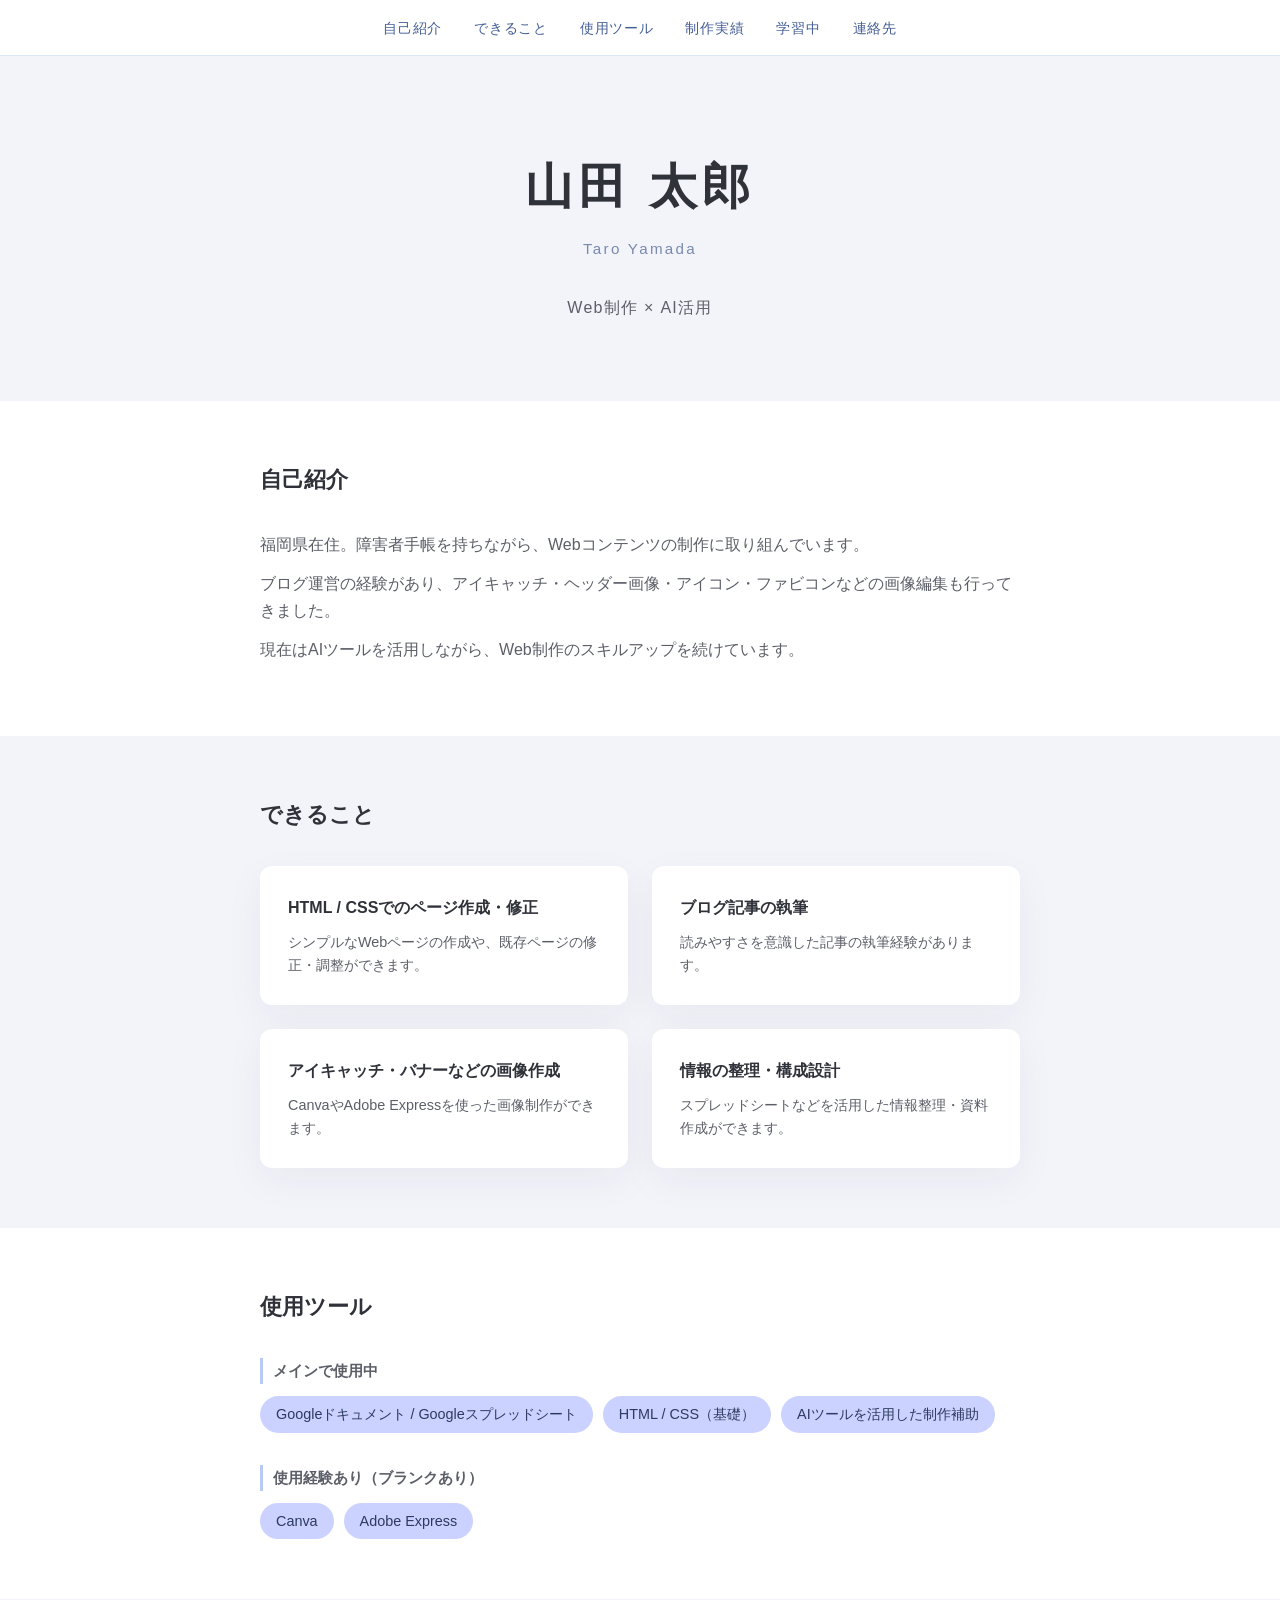
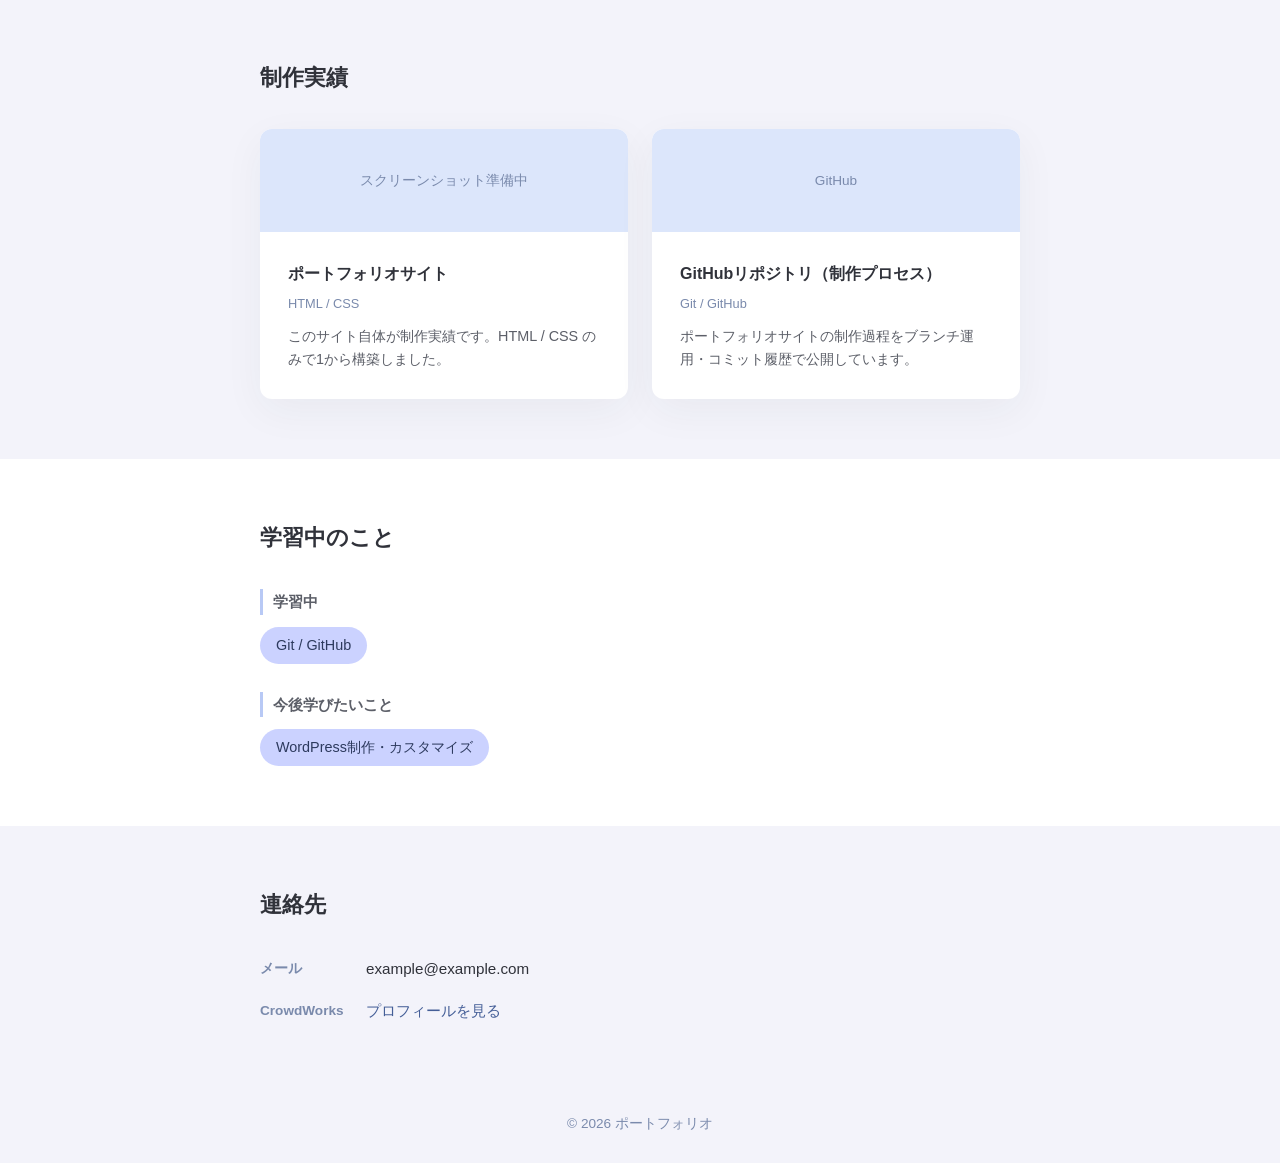
==== index.html @ a3079b30 "Material Symbols フォントを読み込み Co-Authored-By: Claude Sonnet 4.6 <noreply@anthropic.com>" ====
<!DOCTYPE html>
<html lang="ja">
<head>
  <meta charset="UTF-8">
  <meta name="viewport" content="width=device-width, initial-scale=1.0">
  <title>ポートフォリオ</title>
  <link rel="stylesheet" href="style.css">
  <link href="https://fonts.googleapis.com/css2?family=Material+Symbols+Outlined" rel="stylesheet">
</head>
<body>

  <!-- ナビゲーション -->
  <nav class="site-nav">
    <ul class="site-nav__list">
      <li><a class="site-nav__link" href="#about">自己紹介</a></li>
      <li><a class="site-nav__link" href="#skills">できること</a></li>
      <li><a class="site-nav__link" href="#tools">使用ツール</a></li>
      <li><a class="site-nav__link" href="#works">制作実績</a></li>
      <li><a class="site-nav__link" href="#learning">学習中</a></li>
      <li><a class="site-nav__link" href="#contact">連絡先</a></li>
    </ul>
  </nav>

  <!-- ヘッダー -->
  <header class="site-header">
    <!-- 屋号（未定のため後から追加できる余白） -->
    <!-- <p class="site-header__logo">屋号</p> -->

    <div class="site-header__name">
      <!-- TODO: 本名に差し替える -->
      <h1 class="site-header__name-ja">山田 太郎</h1>
      <p class="site-header__name-en">Taro Yamada</p>
    </div>

    <p class="site-header__tagline">Web制作 × AI活用</p>
  </header>

  <!-- 自己紹介 -->
  <section id="about" class="about">
    <div class="section-inner">
      <h2 class="section-title">自己紹介</h2>
      <p class="about__text">福岡県在住。障害者手帳を持ちながら、Webコンテンツの制作に取り組んでいます。</p>
      <p class="about__text">ブログ運営の経験があり、アイキャッチ・ヘッダー画像・アイコン・ファビコンなどの画像編集も行ってきました。</p>
      <p class="about__text">現在はAIツールを活用しながら、Web制作のスキルアップを続けています。</p>
    </div>
  </section>

  <!-- できること -->
  <section id="skills" class="skills section--tinted">
    <div class="section-inner">
      <h2 class="section-title">できること</h2>
      <div class="skills__grid">
        <div class="skill-card">
          <h3 class="skill-card__title">HTML / CSSでのページ作成・修正</h3>
          <p class="skill-card__text">シンプルなWebページの作成や、既存ページの修正・調整ができます。</p>
        </div>
        <div class="skill-card">
          <h3 class="skill-card__title">ブログ記事の執筆</h3>
          <p class="skill-card__text">読みやすさを意識した記事の執筆経験があります。</p>
        </div>
        <div class="skill-card">
          <h3 class="skill-card__title">アイキャッチ・バナーなどの画像作成</h3>
          <p class="skill-card__text">CanvaやAdobe Expressを使った画像制作ができます。</p>
        </div>
        <div class="skill-card">
          <h3 class="skill-card__title">情報の整理・構成設計</h3>
          <p class="skill-card__text">スプレッドシートなどを活用した情報整理・資料作成ができます。</p>
        </div>
      </div>
    </div>
  </section>

  <!-- 使用ツール -->
  <section id="tools" class="tools">
    <div class="section-inner">
      <h2 class="section-title">使用ツール</h2>

      <div class="tools__group">
        <h3 class="tools__group-title">メインで使用中</h3>
        <ul class="tools__list">
          <li class="tools__item">Googleドキュメント / Googleスプレッドシート</li>
          <li class="tools__item">HTML / CSS（基礎）</li>
          <li class="tools__item">AIツールを活用した制作補助</li>
        </ul>
      </div>

      <div class="tools__group">
        <h3 class="tools__group-title">使用経験あり（ブランクあり）</h3>
        <ul class="tools__list">
          <li class="tools__item">Canva</li>
          <li class="tools__item">Adobe Express</li>
        </ul>
      </div>

    </div>
  </section>

  <!-- 制作実績 -->
  <section id="works" class="works section--tinted">
    <div class="section-inner">
      <h2 class="section-title">制作実績</h2>
      <div class="works__grid">

        <div class="work-card">
          <div class="work-card__image-placeholder">スクリーンショット準備中</div>
          <div class="work-card__body">
            <h3 class="work-card__title">ポートフォリオサイト</h3>
            <p class="work-card__tech">HTML / CSS</p>
            <p class="work-card__desc">このサイト自体が制作実績です。HTML / CSS のみで1から構築しました。</p>
          </div>
        </div>

        <div class="work-card">
          <div class="work-card__image-placeholder">GitHub</div>
          <div class="work-card__body">
            <h3 class="work-card__title">GitHubリポジトリ（制作プロセス）</h3>
            <p class="work-card__tech">Git / GitHub</p>
            <p class="work-card__desc">ポートフォリオサイトの制作過程をブランチ運用・コミット履歴で公開しています。</p>
            <!-- TODO: GitHubリポジトリURLに差し替える -->
            <!-- <a class="work-card__link" href="" target="_blank">GitHubで見る</a> -->
          </div>
        </div>

      </div>
    </div>
  </section>

  <!-- 学習中のこと -->
  <section id="learning" class="learning">
    <div class="section-inner">
      <h2 class="section-title">学習中のこと</h2>

      <div class="learning__group">
        <h3 class="learning__group-title">学習中</h3>
        <ul class="learning__list">
          <li class="learning__item">Git / GitHub</li>
        </ul>
      </div>

      <div class="learning__group">
        <h3 class="learning__group-title">今後学びたいこと</h3>
        <ul class="learning__list">
          <li class="learning__item">WordPress制作・カスタマイズ</li>
        </ul>
      </div>
    </div>
  </section>

  <!-- 連絡先 -->
  <section id="contact" class="contact section--tinted">
    <div class="section-inner">
      <h2 class="section-title">連絡先</h2>
      <ul class="contact__list">
        <!-- TODO: メールアドレスに差し替える -->
        <li class="contact__item">
          <span class="contact__label">メール</span>
          <span class="contact__value">example@example.com</span>
        </li>
        <!-- TODO: CrowdWorksのURLに差し替える -->
        <li class="contact__item">
          <span class="contact__label">CrowdWorks</span>
          <a class="contact__link" href="#" target="_blank">プロフィールを見る</a>
        </li>
      </ul>
    </div>
  </section>

  <!-- フッター -->
  <footer class="site-footer">
    <p class="site-footer__copy">© 2026 ポートフォリオ</p>
  </footer>

</body>
</html>
---- style.css ----
/* リセット */
*, *::before, *::after {
  box-sizing: border-box;
  margin: 0;
  padding: 0;
}

/* ベーススタイル */
body {
  font-family: 'Helvetica Neue', Arial, 'Hiragino Kaku Gothic ProN', 'Hiragino Sans', Meiryo, sans-serif;
  background-color: #ffffff;
  color: #30323a;
  line-height: 1.7;
}

/* ナビゲーション */
.site-nav {
  background-color: #ffffff;
  border-bottom: 1px solid #dce6fb;
}

.site-nav__list {
  list-style: none;
  display: flex;
  justify-content: center;
  gap: 32px;
  max-width: 800px;
  margin: 0 auto;
  padding: 14px 20px;
}

.site-nav__link {
  text-decoration: none;
  font-size: 0.9rem;
  color: #445e97;
  letter-spacing: 0.05em;
}

.site-nav__link:hover {
  color: #30323a;
  text-decoration: underline;
}

/* ヘッダー */
.site-header {
  background-color: #f3f3fa;
  text-align: center;
  padding: 90px 20px 80px;
}

.site-header__name-ja {
  font-size: 3rem;
  font-weight: 700;
  letter-spacing: 0.1em;
  color: #30323a;
}

.site-header__name-en {
  font-size: 0.95rem;
  letter-spacing: 0.15em;
  color: #7a8aac;
  margin-top: 8px;
}

.site-header__tagline {
  font-size: 1rem;
  color: #5c5f68;
  margin-top: 32px;
  letter-spacing: 0.08em;
}

/* セクション共通 */
.section--tinted {
  background-color: #f3f3fa;
}

.section-inner {
  max-width: 800px;
  margin: 0 auto;
  padding: 60px 20px;
}

.section-title {
  font-size: 1.4rem;
  font-weight: 700;
  color: #30323a;
  margin-bottom: 32px;
}

/* 自己紹介 */
.about__text {
  color: #5c5f68;
  margin-bottom: 12px;
}

/* できること */
.skills__grid {
  display: grid;
  grid-template-columns: repeat(2, 1fr);
  gap: 24px;
}

.skill-card {
  background-color: #ffffff;
  border-radius: 12px;
  padding: 28px;
  box-shadow: 0 12px 40px rgba(48, 50, 58, 0.05);
}

.skill-card__title {
  font-size: 1rem;
  font-weight: 700;
  color: #30323a;
  margin-bottom: 10px;
}

.skill-card__text {
  font-size: 0.9rem;
  color: #5c5f68;
  line-height: 1.6;
}

/* 使用ツール */
.tools__group {
  margin-bottom: 32px;
}

.tools__group:last-child {
  margin-bottom: 0;
}

.tools__group-title {
  font-size: 0.95rem;
  font-weight: 700;
  color: #5c5f68;
  margin-bottom: 12px;
  padding-left: 10px;
  border-left: 3px solid #b8c9f5;
}

.tools__list {
  list-style: none;
  display: flex;
  flex-wrap: wrap;
  gap: 10px;
}

.tools__item {
  background-color: #cbd2ff;
  border-radius: 20px;
  padding: 6px 16px;
  font-size: 0.9rem;
  color: #2d3a5e;
}

/* 制作実績 */
.works__grid {
  display: grid;
  grid-template-columns: repeat(2, 1fr);
  gap: 24px;
}

.work-card {
  background-color: #ffffff;
  border-radius: 12px;
  overflow: hidden;
  box-shadow: 0 12px 40px rgba(48, 50, 58, 0.05);
}

.work-card__image-placeholder {
  background-color: #dce6fb;
  color: #7a8aac;
  font-size: 0.85rem;
  text-align: center;
  padding: 40px 20px;
}

.work-card__body {
  padding: 28px;
}

.work-card__title {
  font-size: 1rem;
  font-weight: 700;
  color: #30323a;
  margin-bottom: 6px;
}

.work-card__tech {
  font-size: 0.8rem;
  color: #7a8aac;
  margin-bottom: 10px;
}

.work-card__desc {
  font-size: 0.9rem;
  color: #5c5f68;
  line-height: 1.6;
}

/* 学習中のこと */
.learning__group {
  margin-bottom: 28px;
}

.learning__group:last-child {
  margin-bottom: 0;
}

.learning__group-title {
  font-size: 0.95rem;
  font-weight: 700;
  color: #5c5f68;
  margin-bottom: 12px;
  padding-left: 10px;
  border-left: 3px solid #b8c9f5;
}

.learning__list {
  list-style: none;
  display: flex;
  flex-wrap: wrap;
  gap: 10px;
}

.learning__item {
  background-color: #cbd2ff;
  border-radius: 20px;
  padding: 6px 16px;
  font-size: 0.9rem;
  color: #2d3a5e;
}

/* 連絡先 */
.contact__list {
  list-style: none;
  display: flex;
  flex-direction: column;
  gap: 16px;
}

.contact__item {
  display: flex;
  align-items: center;
  gap: 16px;
}

.contact__label {
  font-size: 0.85rem;
  font-weight: 700;
  color: #7a8aac;
  width: 90px;
  flex-shrink: 0;
}

.contact__value {
  font-size: 0.95rem;
  color: #30323a;
}

.contact__link {
  font-size: 0.95rem;
  color: #445e97;
  text-decoration: none;
}

.contact__link:hover {
  text-decoration: underline;
}

/* フッター */
.site-footer {
  background-color: #f3f3fa;
  text-align: center;
  padding: 28px 20px;
}

.site-footer__copy {
  font-size: 0.85rem;
  color: #7a8aac;
}
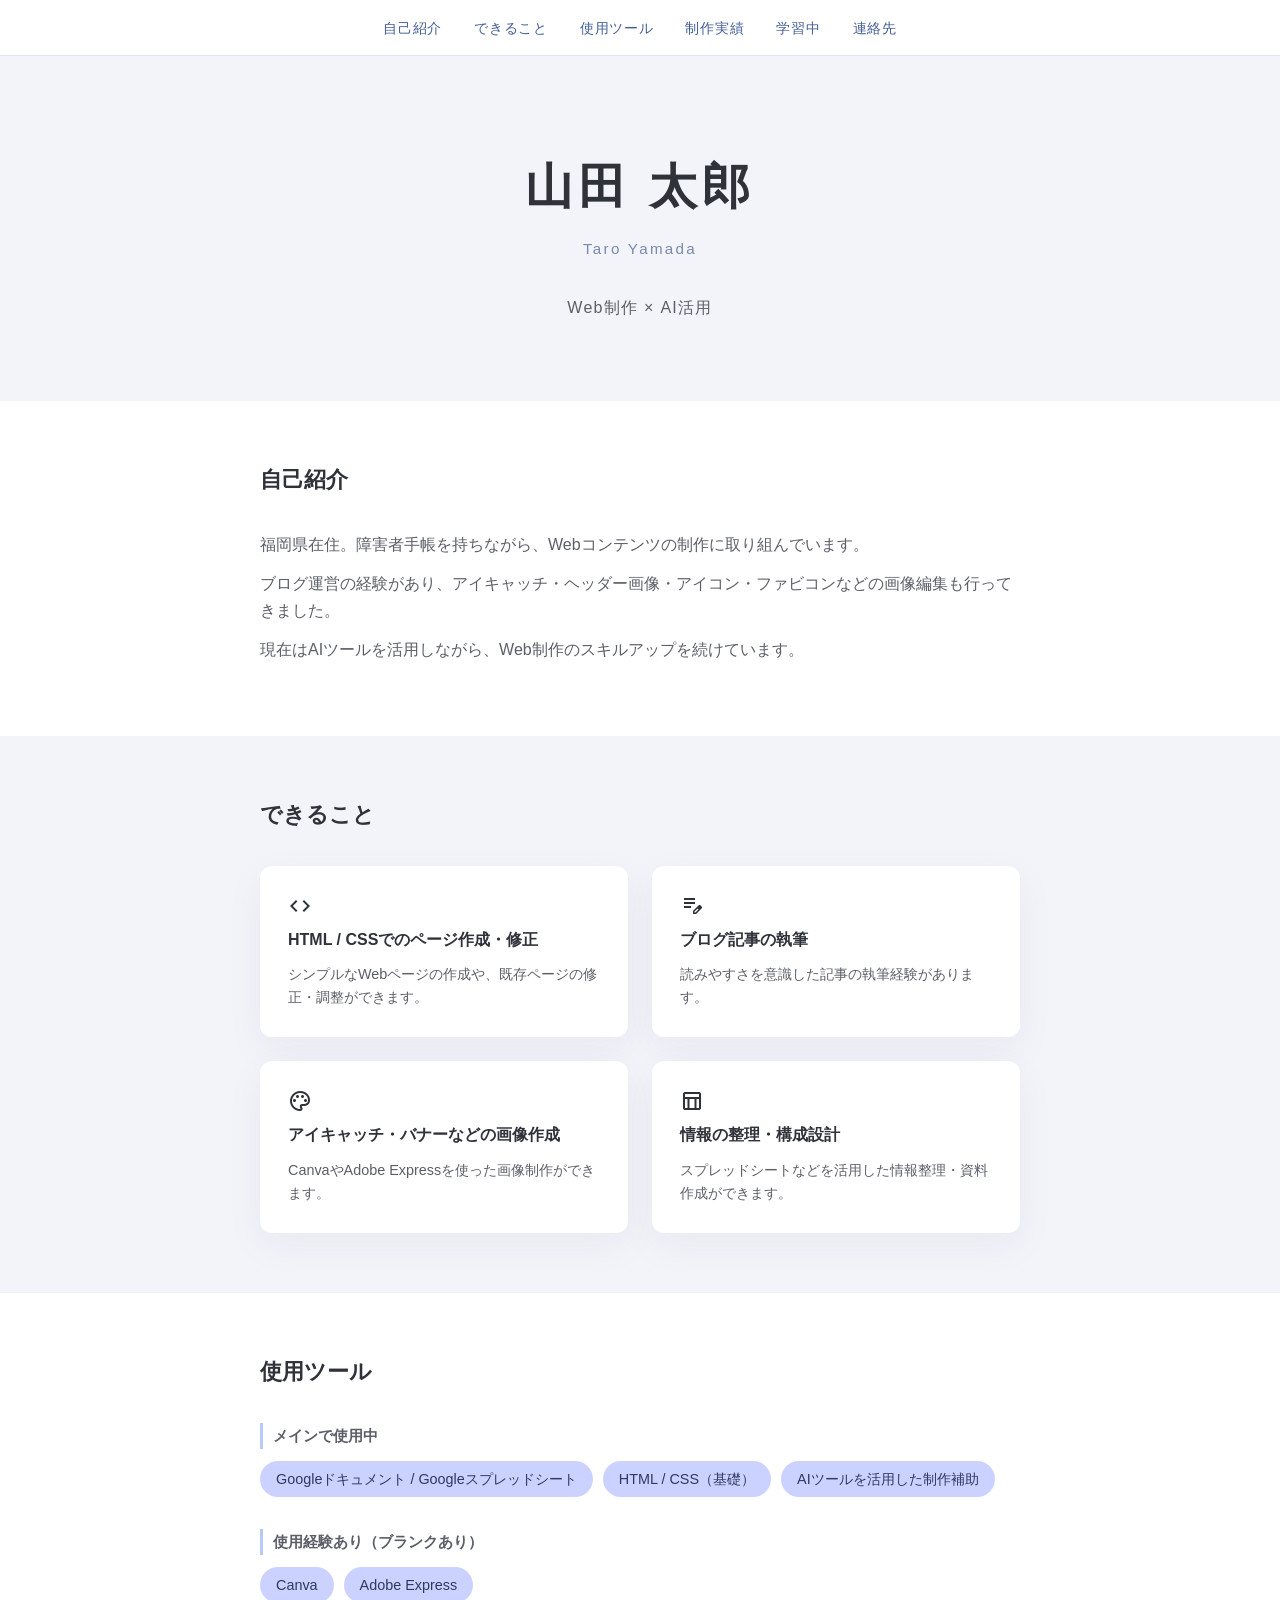
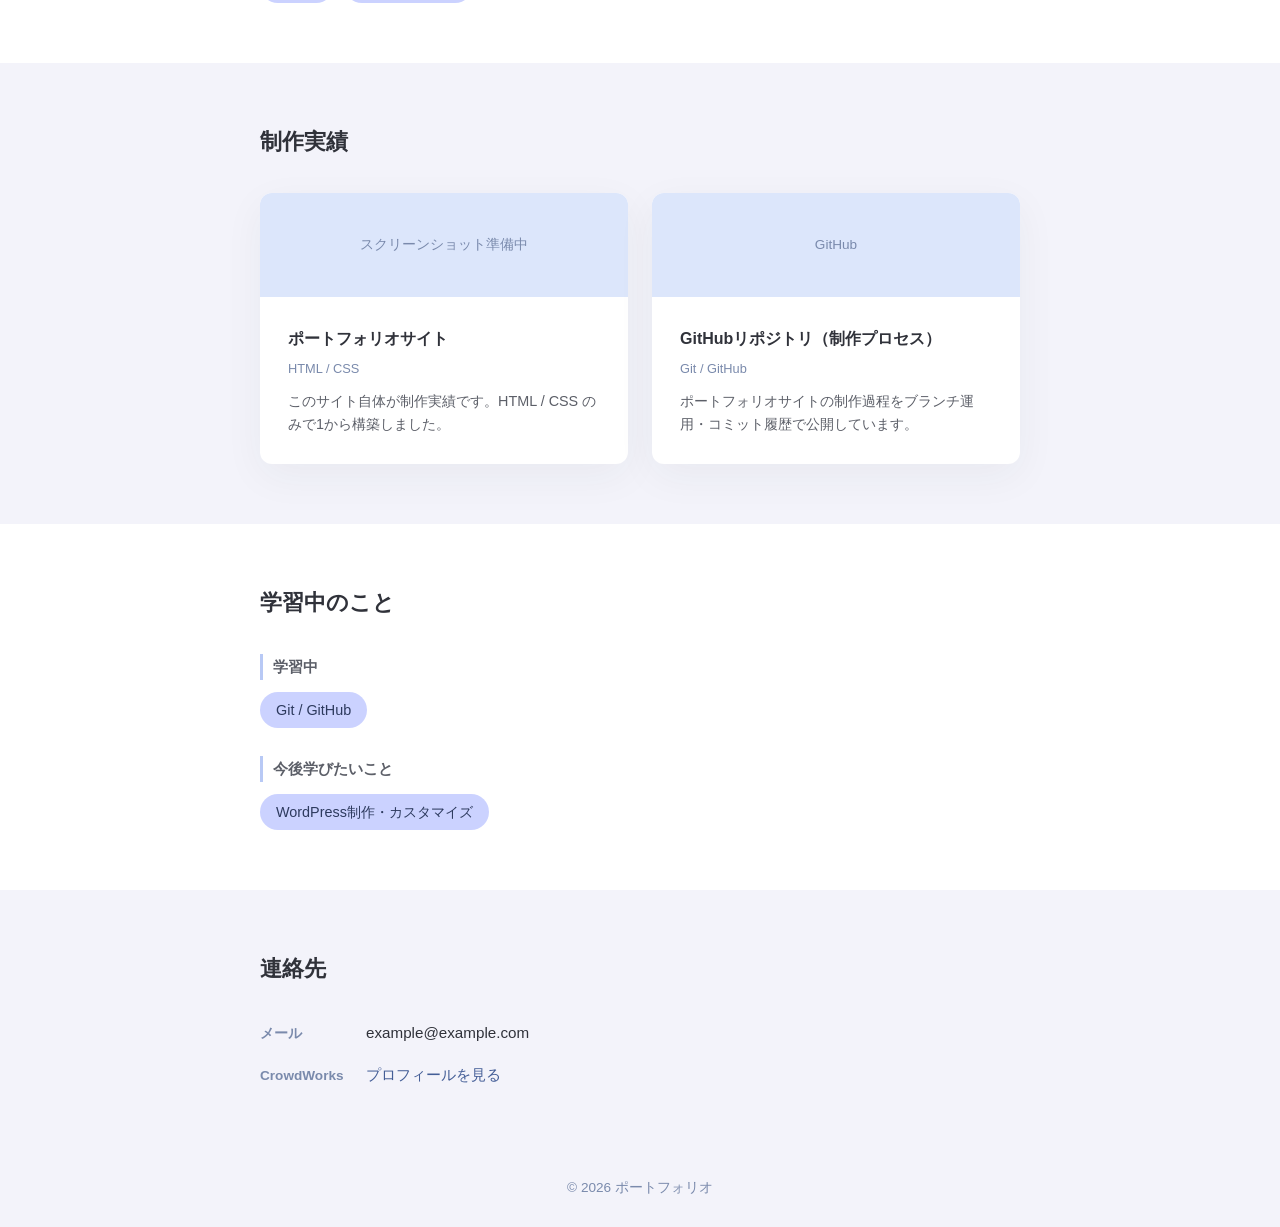
==== commit f84a6d4f: "できることカードにアイコンを追加 Co-Authored-By: Claude Sonnet 4.6 <noreply@anthropic.com>" ====
--- a/index.html
+++ b/index.html
@@ -51,18 +51,22 @@
       <h2 class="section-title">できること</h2>
       <div class="skills__grid">
         <div class="skill-card">
+          <span class="material-symbols-outlined skill-card__icon">code</span>
           <h3 class="skill-card__title">HTML / CSSでのページ作成・修正</h3>
           <p class="skill-card__text">シンプルなWebページの作成や、既存ページの修正・調整ができます。</p>
         </div>
         <div class="skill-card">
+          <span class="material-symbols-outlined skill-card__icon">edit_note</span>
           <h3 class="skill-card__title">ブログ記事の執筆</h3>
           <p class="skill-card__text">読みやすさを意識した記事の執筆経験があります。</p>
         </div>
         <div class="skill-card">
+          <span class="material-symbols-outlined skill-card__icon">palette</span>
           <h3 class="skill-card__title">アイキャッチ・バナーなどの画像作成</h3>
           <p class="skill-card__text">CanvaやAdobe Expressを使った画像制作ができます。</p>
         </div>
         <div class="skill-card">
+          <span class="material-symbols-outlined skill-card__icon">table_chart</span>
           <h3 class="skill-card__title">情報の整理・構成設計</h3>
           <p class="skill-card__text">スプレッドシートなどを活用した情報整理・資料作成ができます。</p>
         </div>
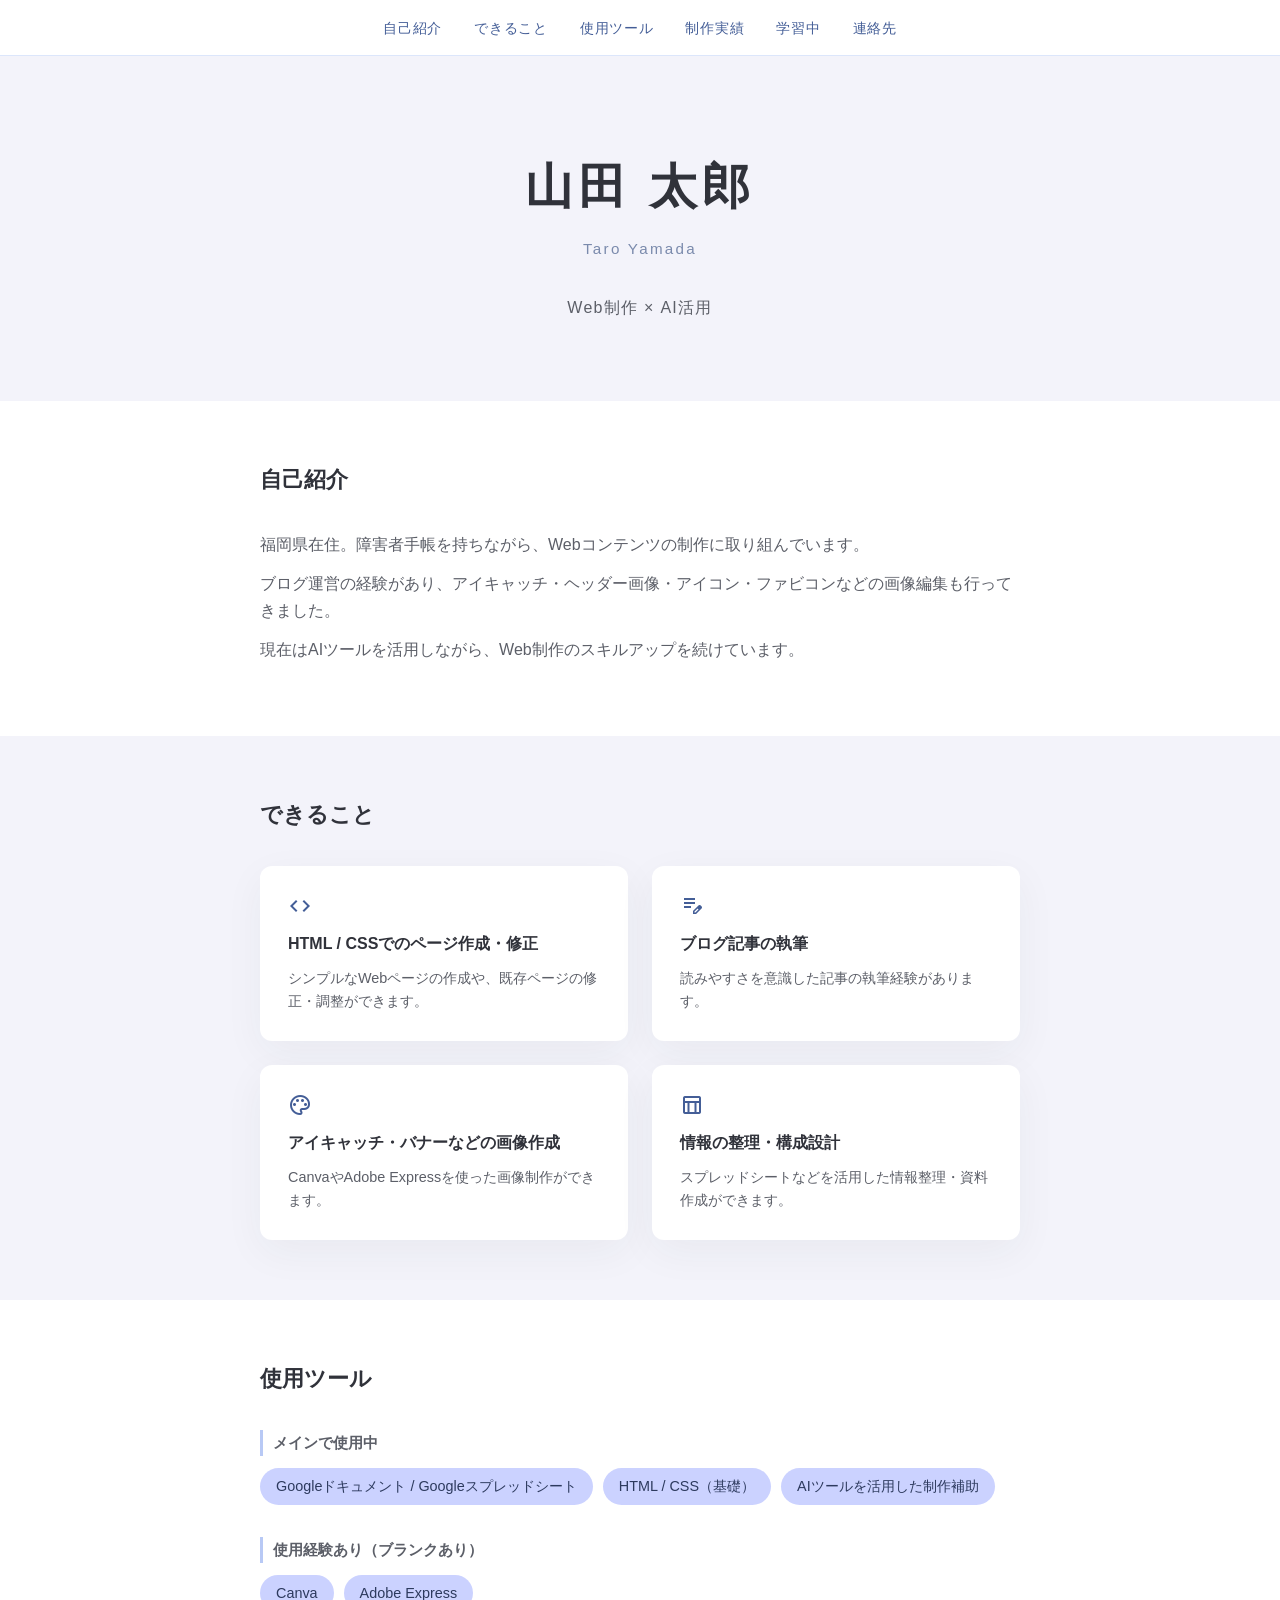
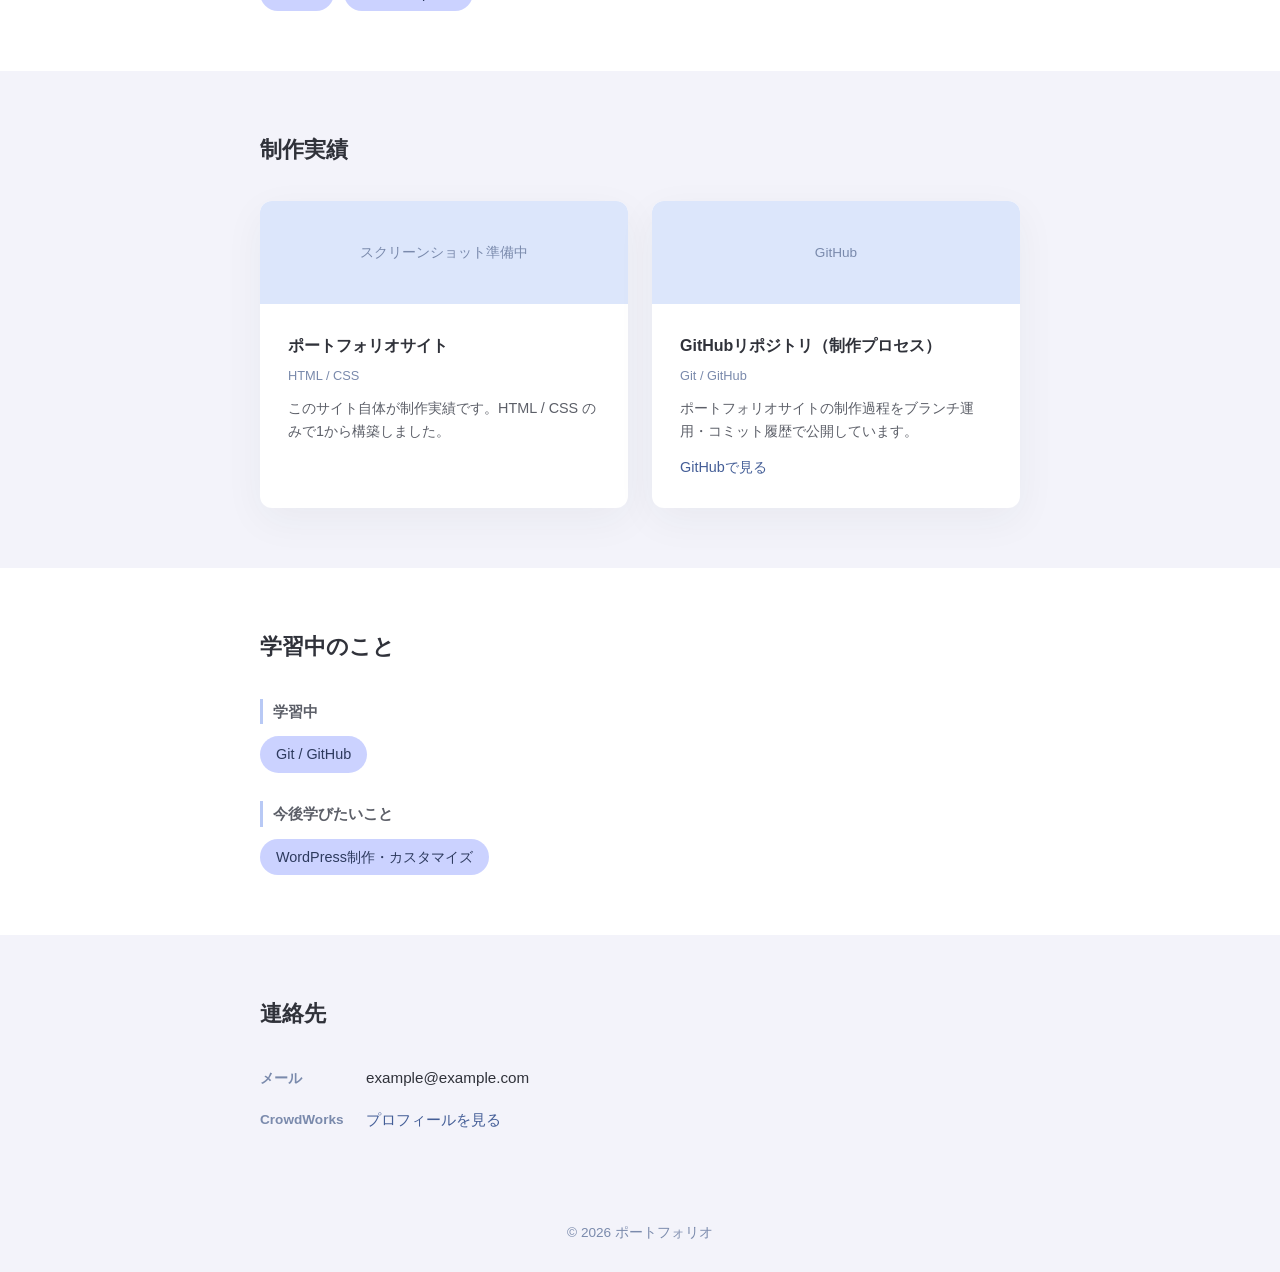
==== commit ec405e05: "Merge branch 'add-github-link'" ====
--- a/index.html
+++ b/index.html
@@ -120,8 +120,7 @@
             <h3 class="work-card__title">GitHubリポジトリ（制作プロセス）</h3>
             <p class="work-card__tech">Git / GitHub</p>
             <p class="work-card__desc">ポートフォリオサイトの制作過程をブランチ運用・コミット履歴で公開しています。</p>
-            <!-- TODO: GitHubリポジトリURLに差し替える -->
-            <!-- <a class="work-card__link" href="" target="_blank">GitHubで見る</a> -->
+            <a class="work-card__link" href="https://github.com/kkf2/a-type-portfolio" target="_blank">GitHubで見る</a>
           </div>
         </div>
 
--- a/style.css
+++ b/style.css
@@ -107,6 +107,13 @@
   box-shadow: 0 12px 40px rgba(48, 50, 58, 0.05);
 }
 
+.skill-card__icon {
+  font-size: 2rem;
+  color: #445e97;
+  margin-bottom: 12px;
+  display: block;
+}
+
 .skill-card__title {
   font-size: 1rem;
   font-weight: 700;
@@ -198,6 +205,18 @@
   line-height: 1.6;
 }
 
+.work-card__link {
+  display: inline-block;
+  margin-top: 12px;
+  font-size: 0.9rem;
+  color: #445e97;
+  text-decoration: none;
+}
+
+.work-card__link:hover {
+  text-decoration: underline;
+}
+
 /* 学習中のこと */
 .learning__group {
   margin-bottom: 28px;
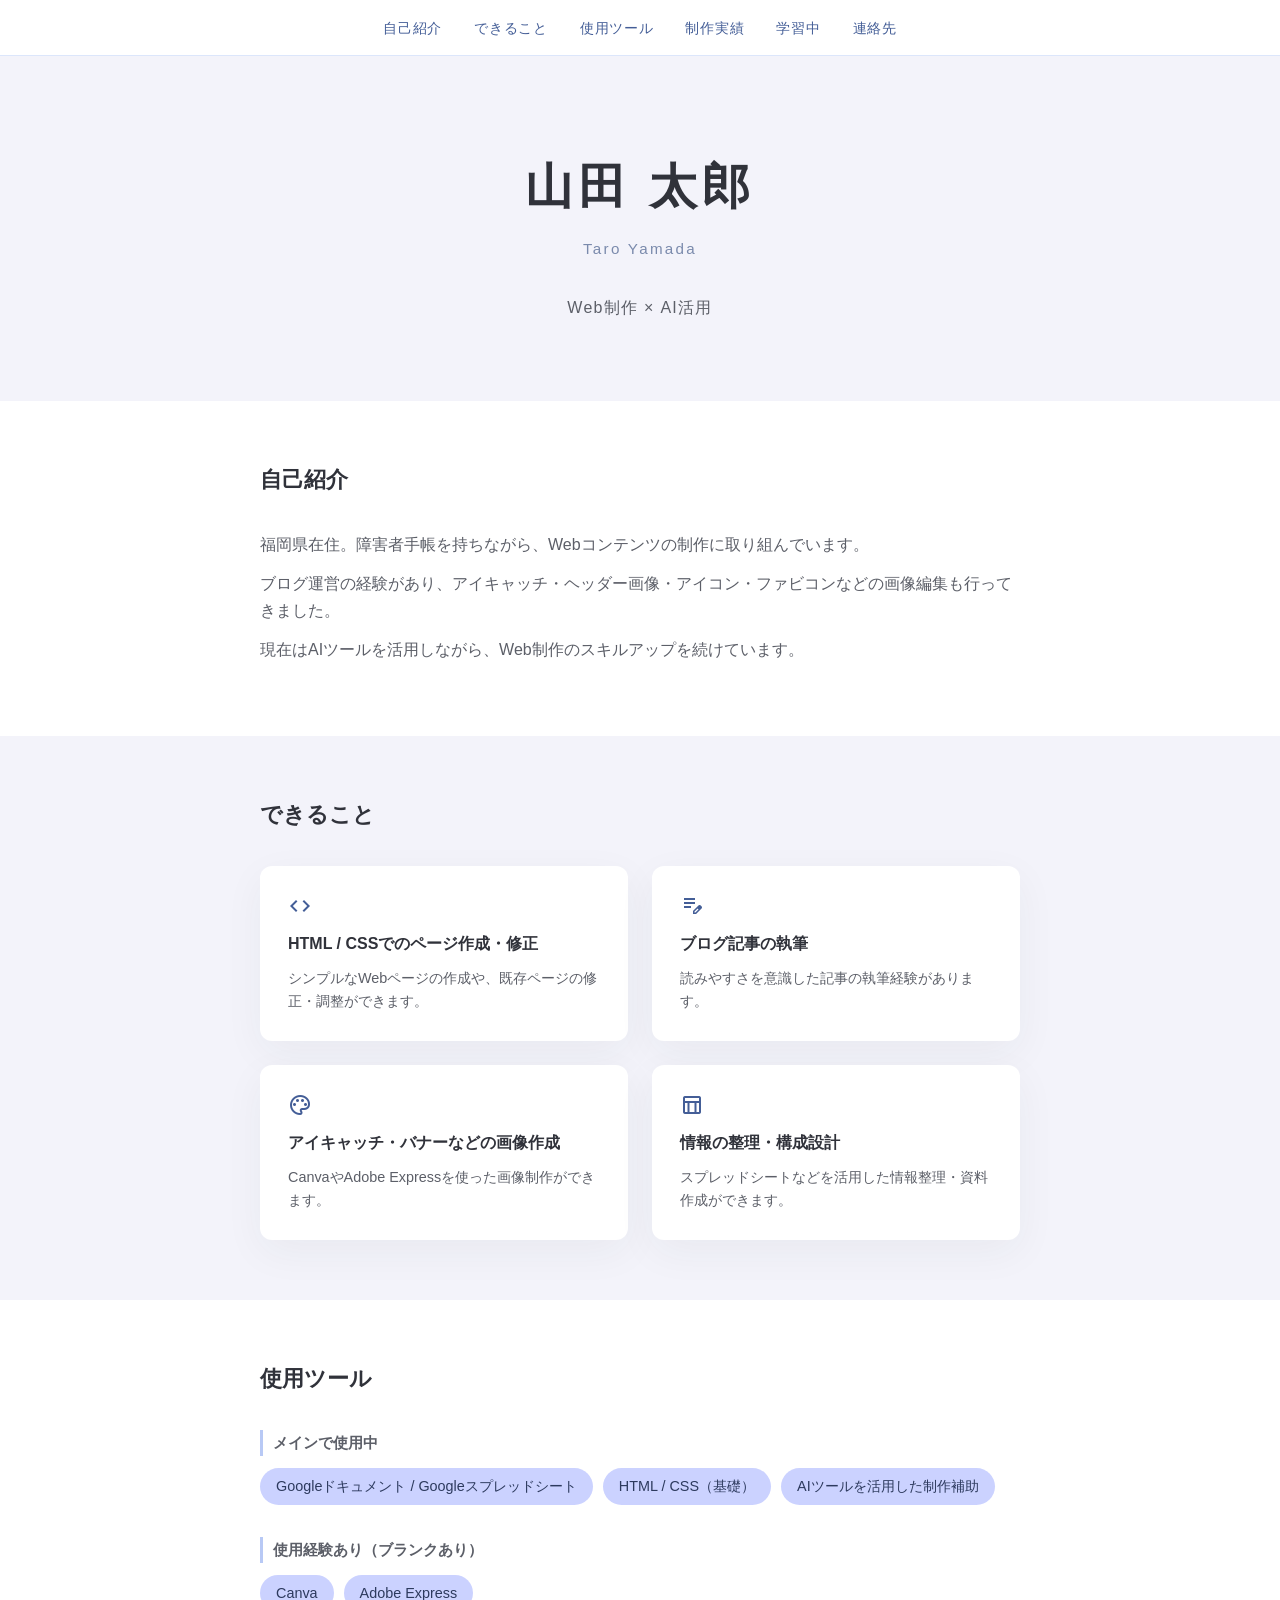
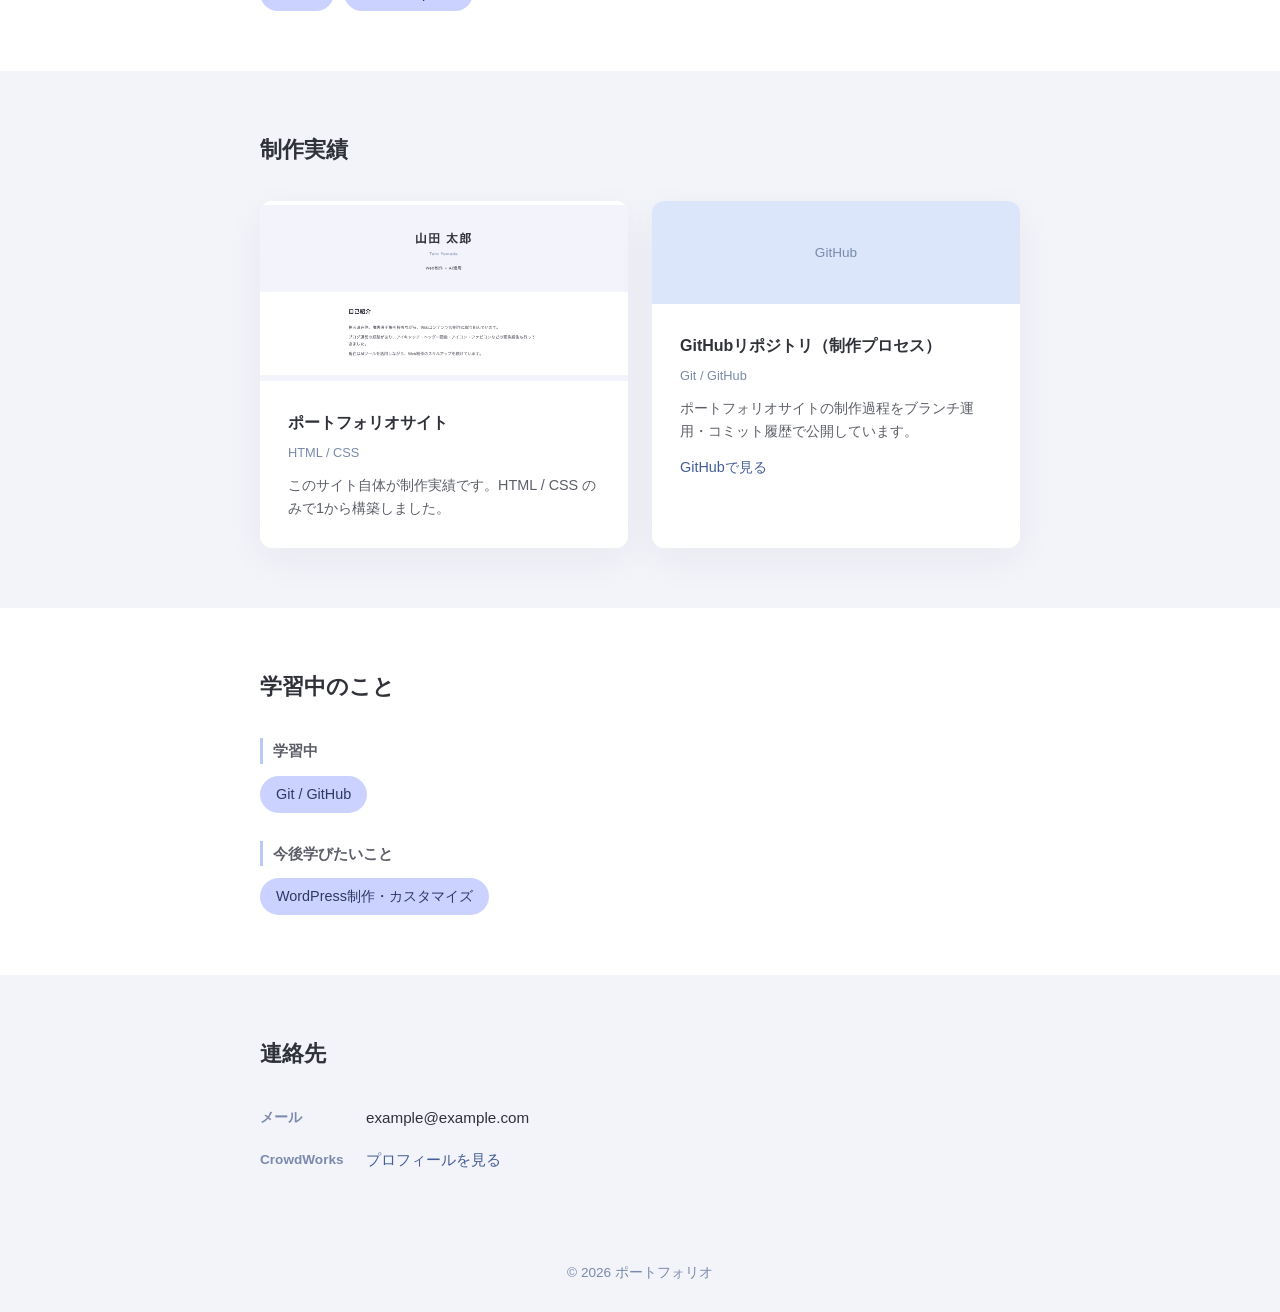
==== commit c8911d59: "ポートフォリオカードにスクリーンショット画像を追加 Co-Authored-By: Claude Sonnet 4.6 <noreply@anthropic.com>" ====
--- a/index.html
+++ b/index.html
@@ -106,7 +106,7 @@
       <div class="works__grid">
 
         <div class="work-card">
-          <div class="work-card__image-placeholder">スクリーンショット準備中</div>
+          <img class="work-card__image" src="images/screenshot-portfolio.png" alt="ポートフォリオサイトのスクリーンショット">
           <div class="work-card__body">
             <h3 class="work-card__title">ポートフォリオサイト</h3>
             <p class="work-card__tech">HTML / CSS</p>
--- a/style.css
+++ b/style.css
@@ -182,6 +182,13 @@
   padding: 40px 20px;
 }
 
+.work-card__image {
+  width: 100%;
+  height: 180px;
+  object-fit: cover;
+  display: block;
+}
+
 .work-card__body {
   padding: 28px;
 }
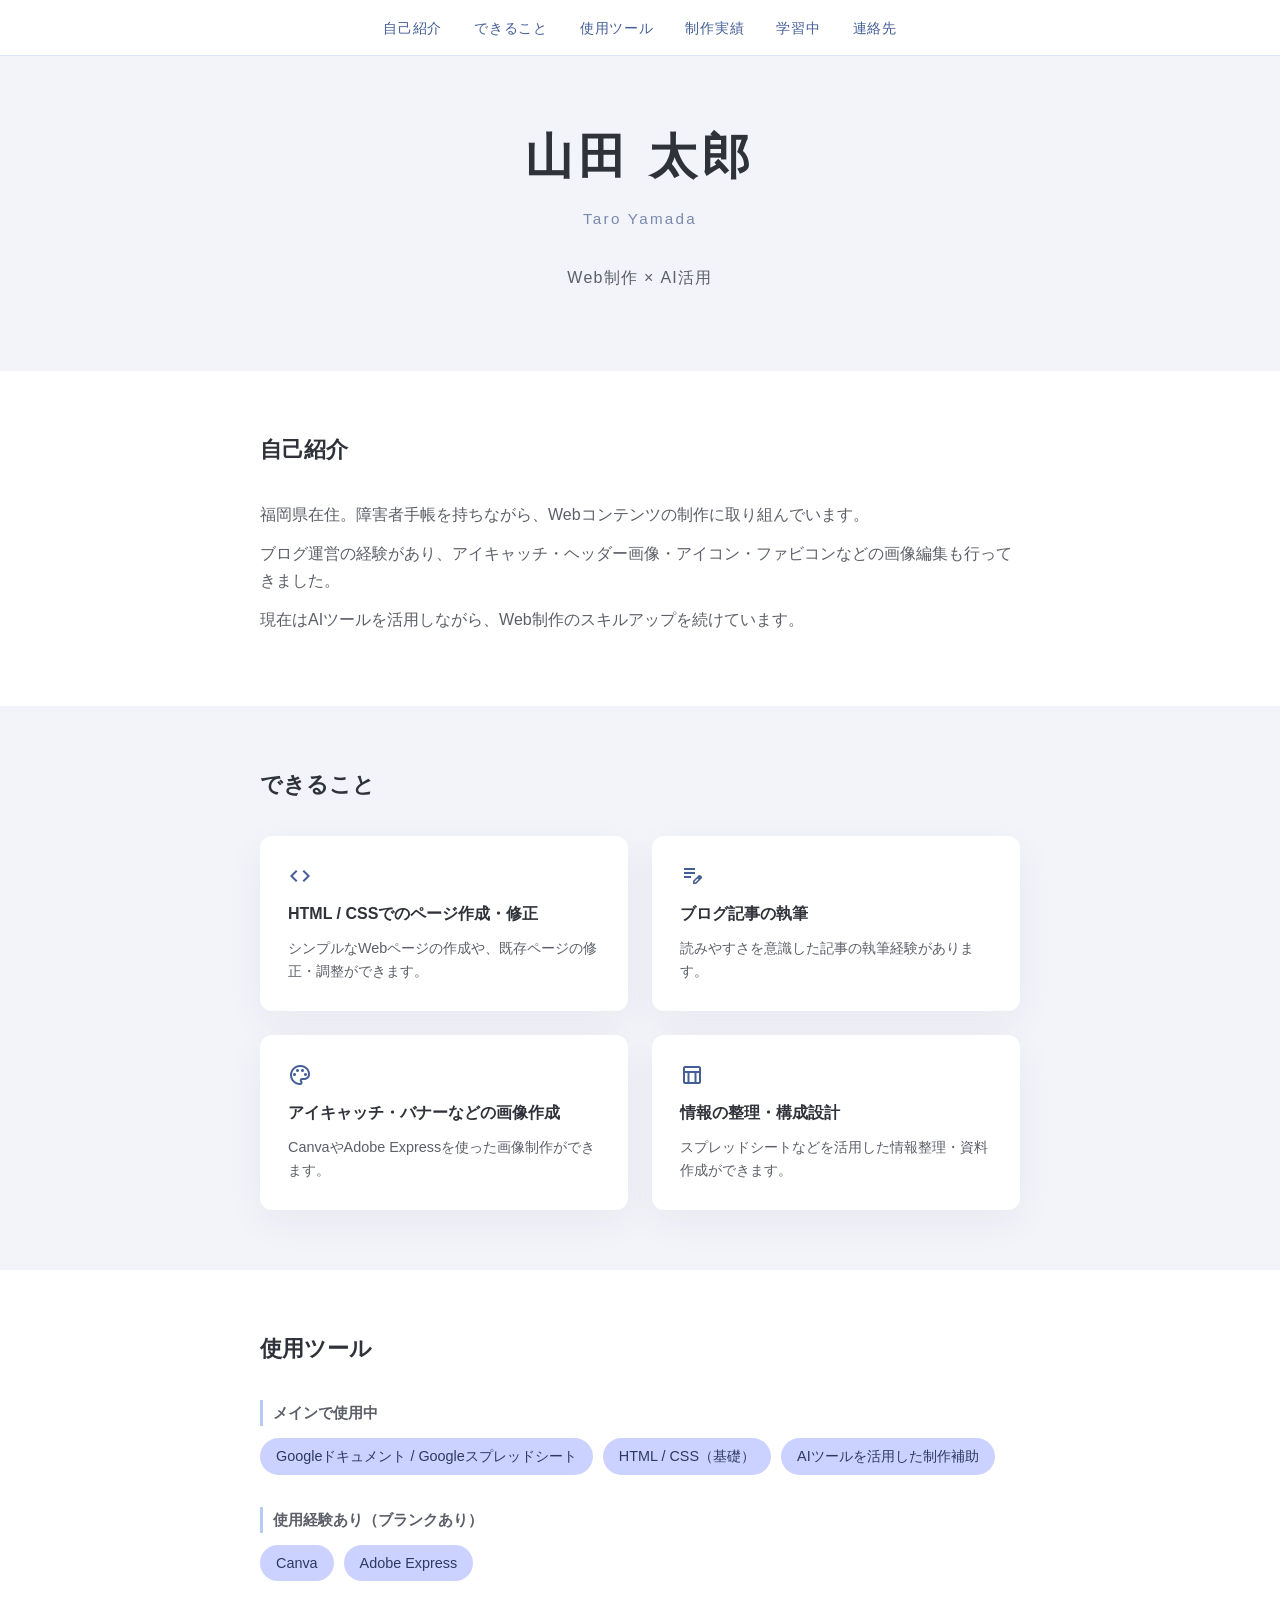
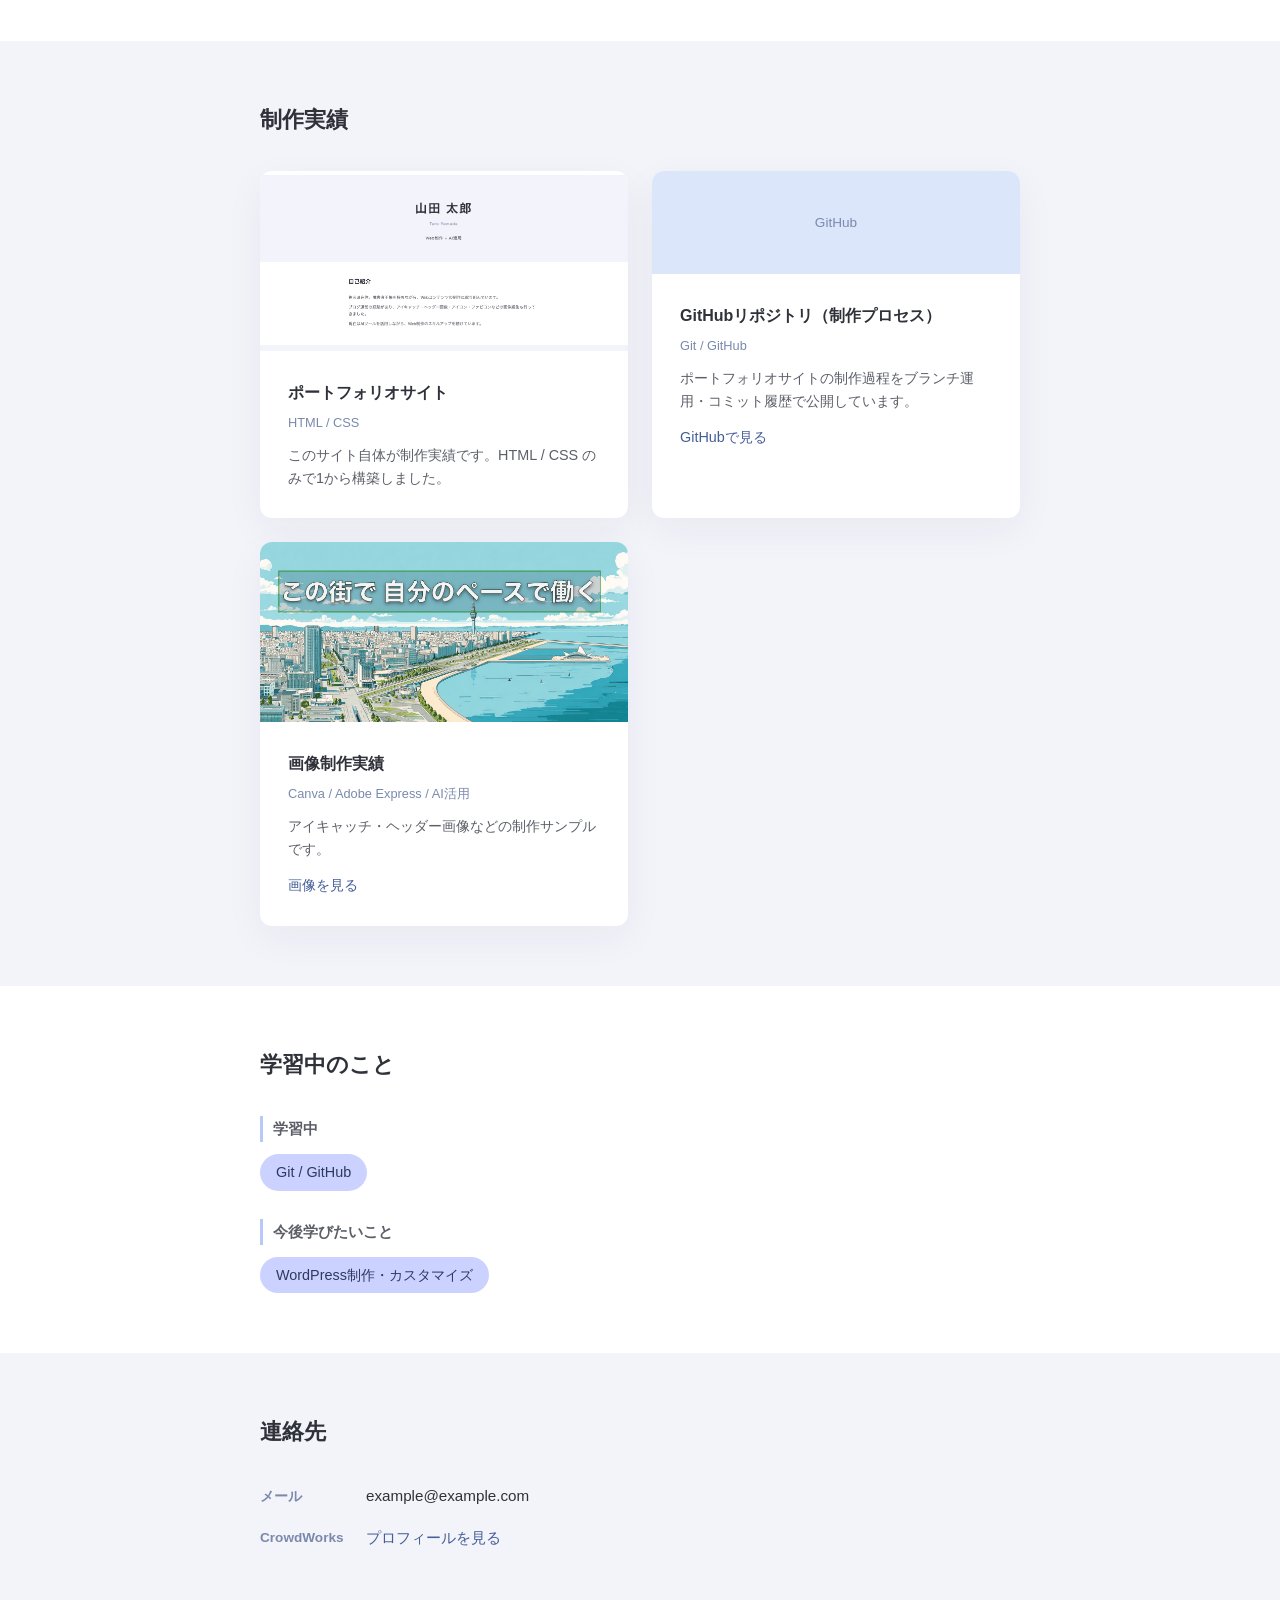
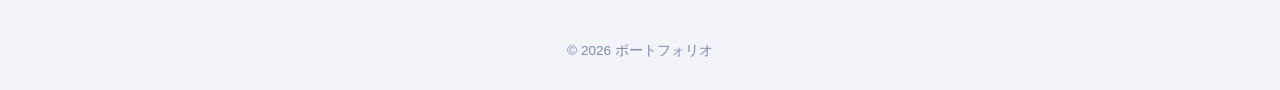
==== commit c1448ed9: "画像制作実績カードとギャラリーページを追加 Co-Authored-By: Claude Sonnet 4.6 <noreply@anthropic.com>" ====
--- a/index.html
+++ b/index.html
@@ -103,6 +103,7 @@
   <section id="works" class="works section--tinted">
     <div class="section-inner">
       <h2 class="section-title">制作実績</h2>
+
       <div class="works__grid">
 
         <div class="work-card">
@@ -121,6 +122,16 @@
             <p class="work-card__tech">Git / GitHub</p>
             <p class="work-card__desc">ポートフォリオサイトの制作過程をブランチ運用・コミット履歴で公開しています。</p>
             <a class="work-card__link" href="https://github.com/kkf2/a-type-portfolio" target="_blank">GitHubで見る</a>
+          </div>
+        </div>
+
+        <div class="work-card">
+          <img class="work-card__image" src="images/portfolio-header.jpg" alt="画像制作実績サムネイル">
+          <div class="work-card__body">
+            <h3 class="work-card__title">画像制作実績</h3>
+            <p class="work-card__tech">Canva / Adobe Express / AI活用</p>
+            <p class="work-card__desc">アイキャッチ・ヘッダー画像などの制作サンプルです。</p>
+            <a class="work-card__link" href="gallery.html">画像を見る</a>
           </div>
         </div>
 
--- a/style.css
+++ b/style.css
@@ -45,7 +45,66 @@
 .site-header {
   background-color: #f3f3fa;
   text-align: center;
-  padding: 90px 20px 80px;
+  padding: 60px 20px 80px;
+}
+
+/* ギャラリーページ */
+.page-header {
+  background-color: #f3f3fa;
+  padding: 40px 0;
+}
+
+.page-header__title {
+  font-size: 1.8rem;
+  font-weight: 700;
+  color: #30323a;
+  margin-bottom: 12px;
+}
+
+.page-header__back a {
+  font-size: 0.9rem;
+  color: #445e97;
+  text-decoration: none;
+}
+
+.page-header__back a:hover {
+  text-decoration: underline;
+}
+
+.gallery__grid {
+  display: grid;
+  grid-template-columns: repeat(2, 1fr);
+  gap: 24px;
+}
+
+.gallery-card {
+  background-color: #ffffff;
+  border-radius: 12px;
+  overflow: hidden;
+  box-shadow: 0 12px 40px rgba(48, 50, 58, 0.05);
+}
+
+.gallery-card__image {
+  width: 100%;
+  height: auto;
+  display: block;
+}
+
+.gallery-card__body {
+  padding: 20px;
+}
+
+.gallery-card__title {
+  font-size: 1rem;
+  font-weight: 700;
+  color: #30323a;
+  margin-bottom: 8px;
+}
+
+.gallery-card__desc {
+  font-size: 0.9rem;
+  color: #5c5f68;
+  line-height: 1.6;
 }
 
 .site-header__name-ja {
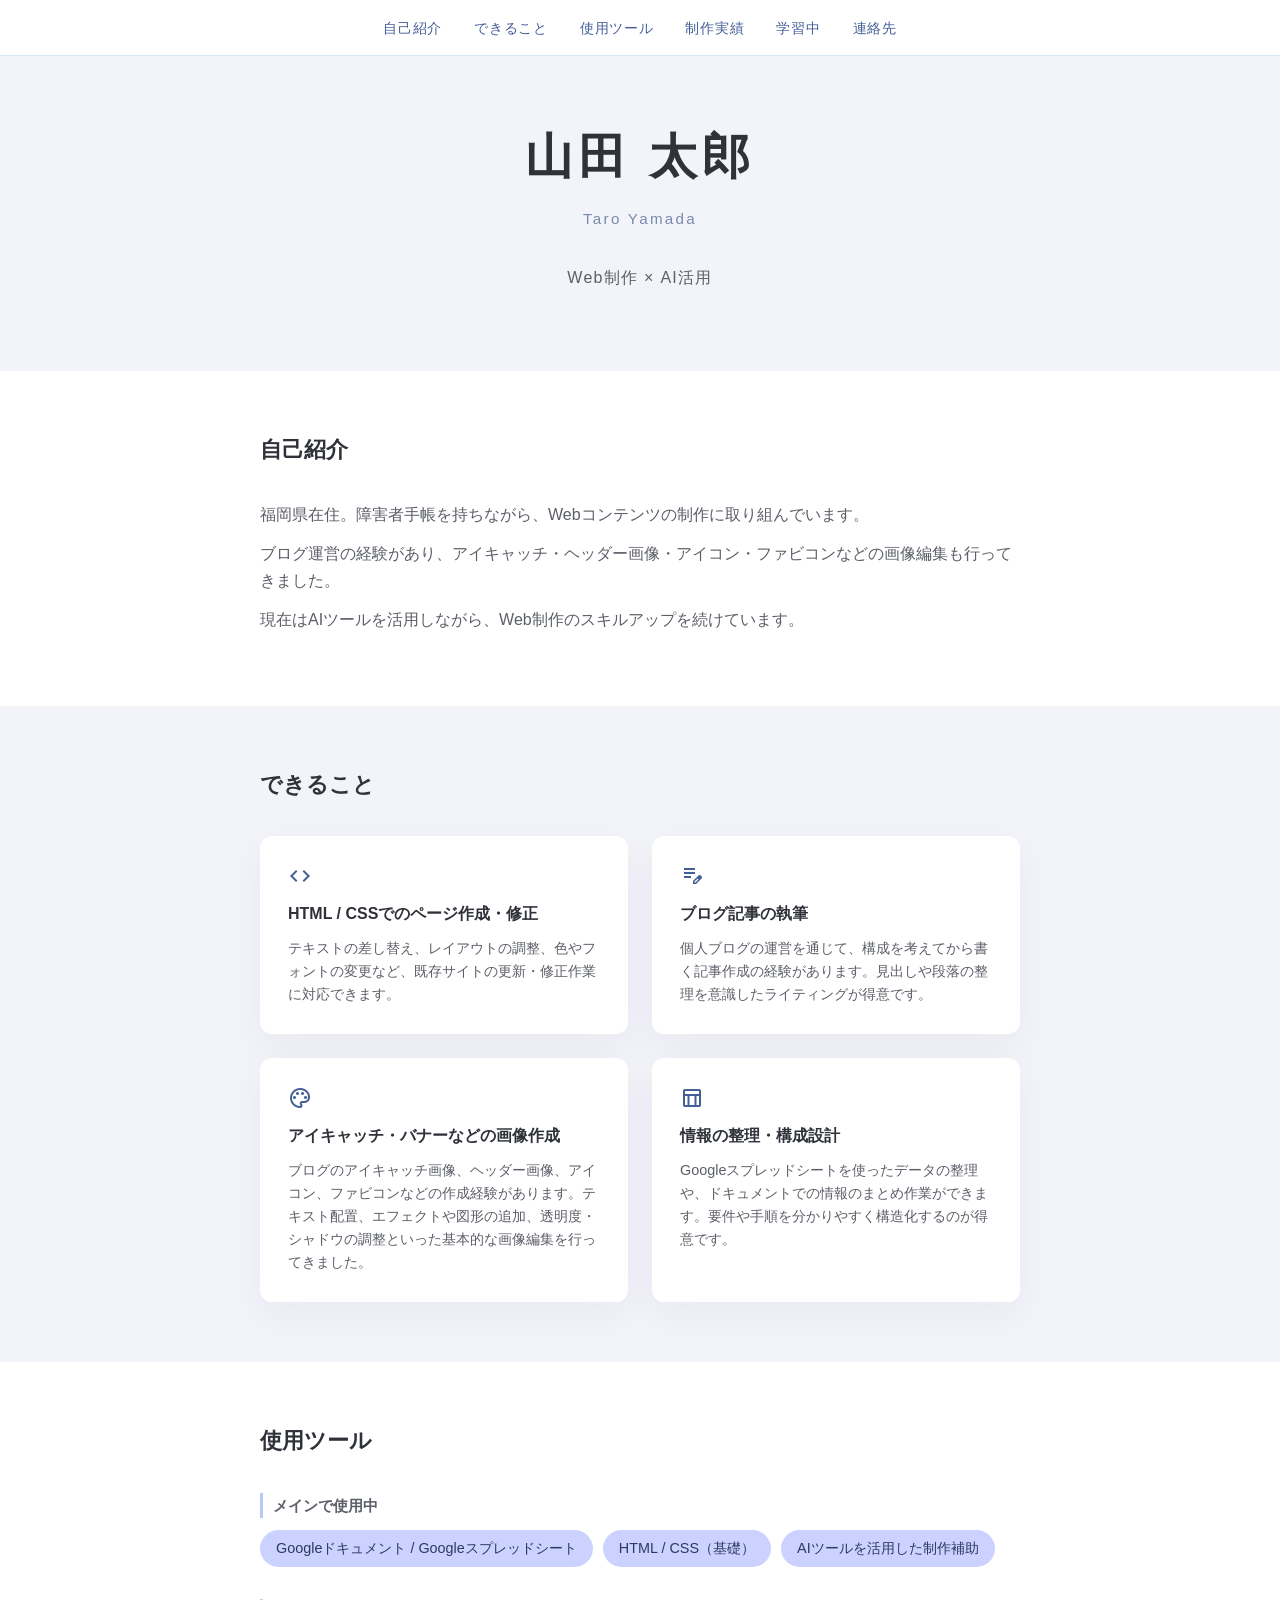
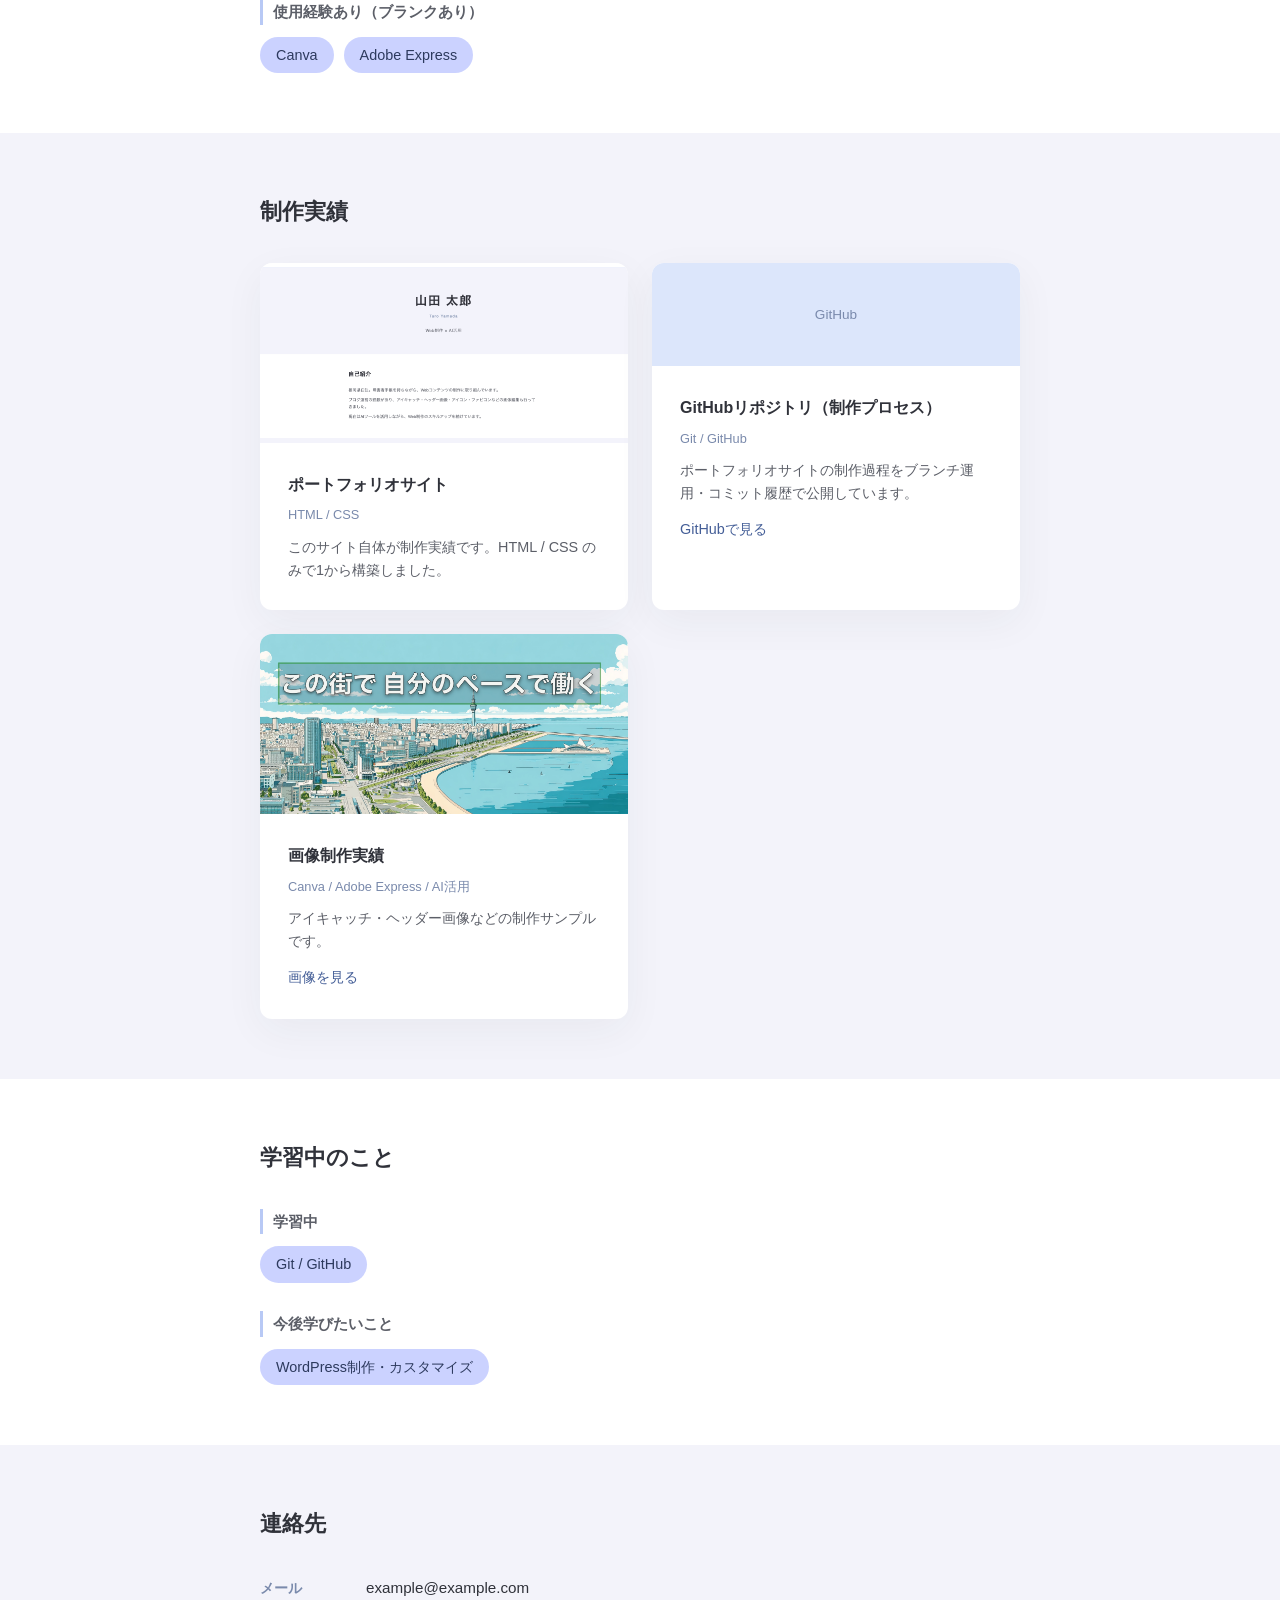
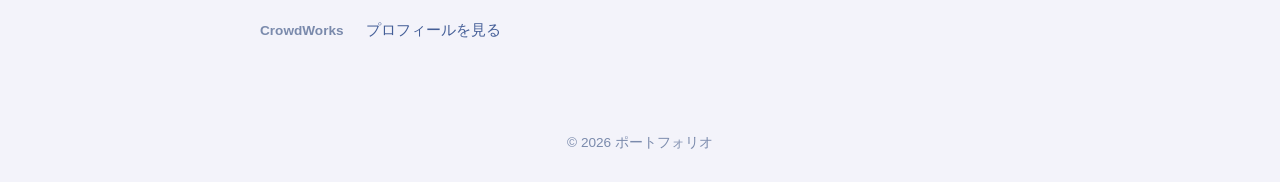
==== commit 7d586750: "Merge branch 'text-polish'" ====
--- a/index.html
+++ b/index.html
@@ -53,22 +53,22 @@
         <div class="skill-card">
           <span class="material-symbols-outlined skill-card__icon">code</span>
           <h3 class="skill-card__title">HTML / CSSでのページ作成・修正</h3>
-          <p class="skill-card__text">シンプルなWebページの作成や、既存ページの修正・調整ができます。</p>
+          <p class="skill-card__text">テキストの差し替え、レイアウトの調整、色やフォントの変更など、既存サイトの更新・修正作業に対応できます。</p>
         </div>
         <div class="skill-card">
           <span class="material-symbols-outlined skill-card__icon">edit_note</span>
           <h3 class="skill-card__title">ブログ記事の執筆</h3>
-          <p class="skill-card__text">読みやすさを意識した記事の執筆経験があります。</p>
+          <p class="skill-card__text">個人ブログの運営を通じて、構成を考えてから書く記事作成の経験があります。見出しや段落の整理を意識したライティングが得意です。</p>
         </div>
         <div class="skill-card">
           <span class="material-symbols-outlined skill-card__icon">palette</span>
           <h3 class="skill-card__title">アイキャッチ・バナーなどの画像作成</h3>
-          <p class="skill-card__text">CanvaやAdobe Expressを使った画像制作ができます。</p>
+          <p class="skill-card__text">ブログのアイキャッチ画像、ヘッダー画像、アイコン、ファビコンなどの作成経験があります。テキスト配置、エフェクトや図形の追加、透明度・シャドウの調整といった基本的な画像編集を行ってきました。</p>
         </div>
         <div class="skill-card">
           <span class="material-symbols-outlined skill-card__icon">table_chart</span>
           <h3 class="skill-card__title">情報の整理・構成設計</h3>
-          <p class="skill-card__text">スプレッドシートなどを活用した情報整理・資料作成ができます。</p>
+          <p class="skill-card__text">Googleスプレッドシートを使ったデータの整理や、ドキュメントでの情報のまとめ作業ができます。要件や手順を分かりやすく構造化するのが得意です。</p>
         </div>
       </div>
     </div>
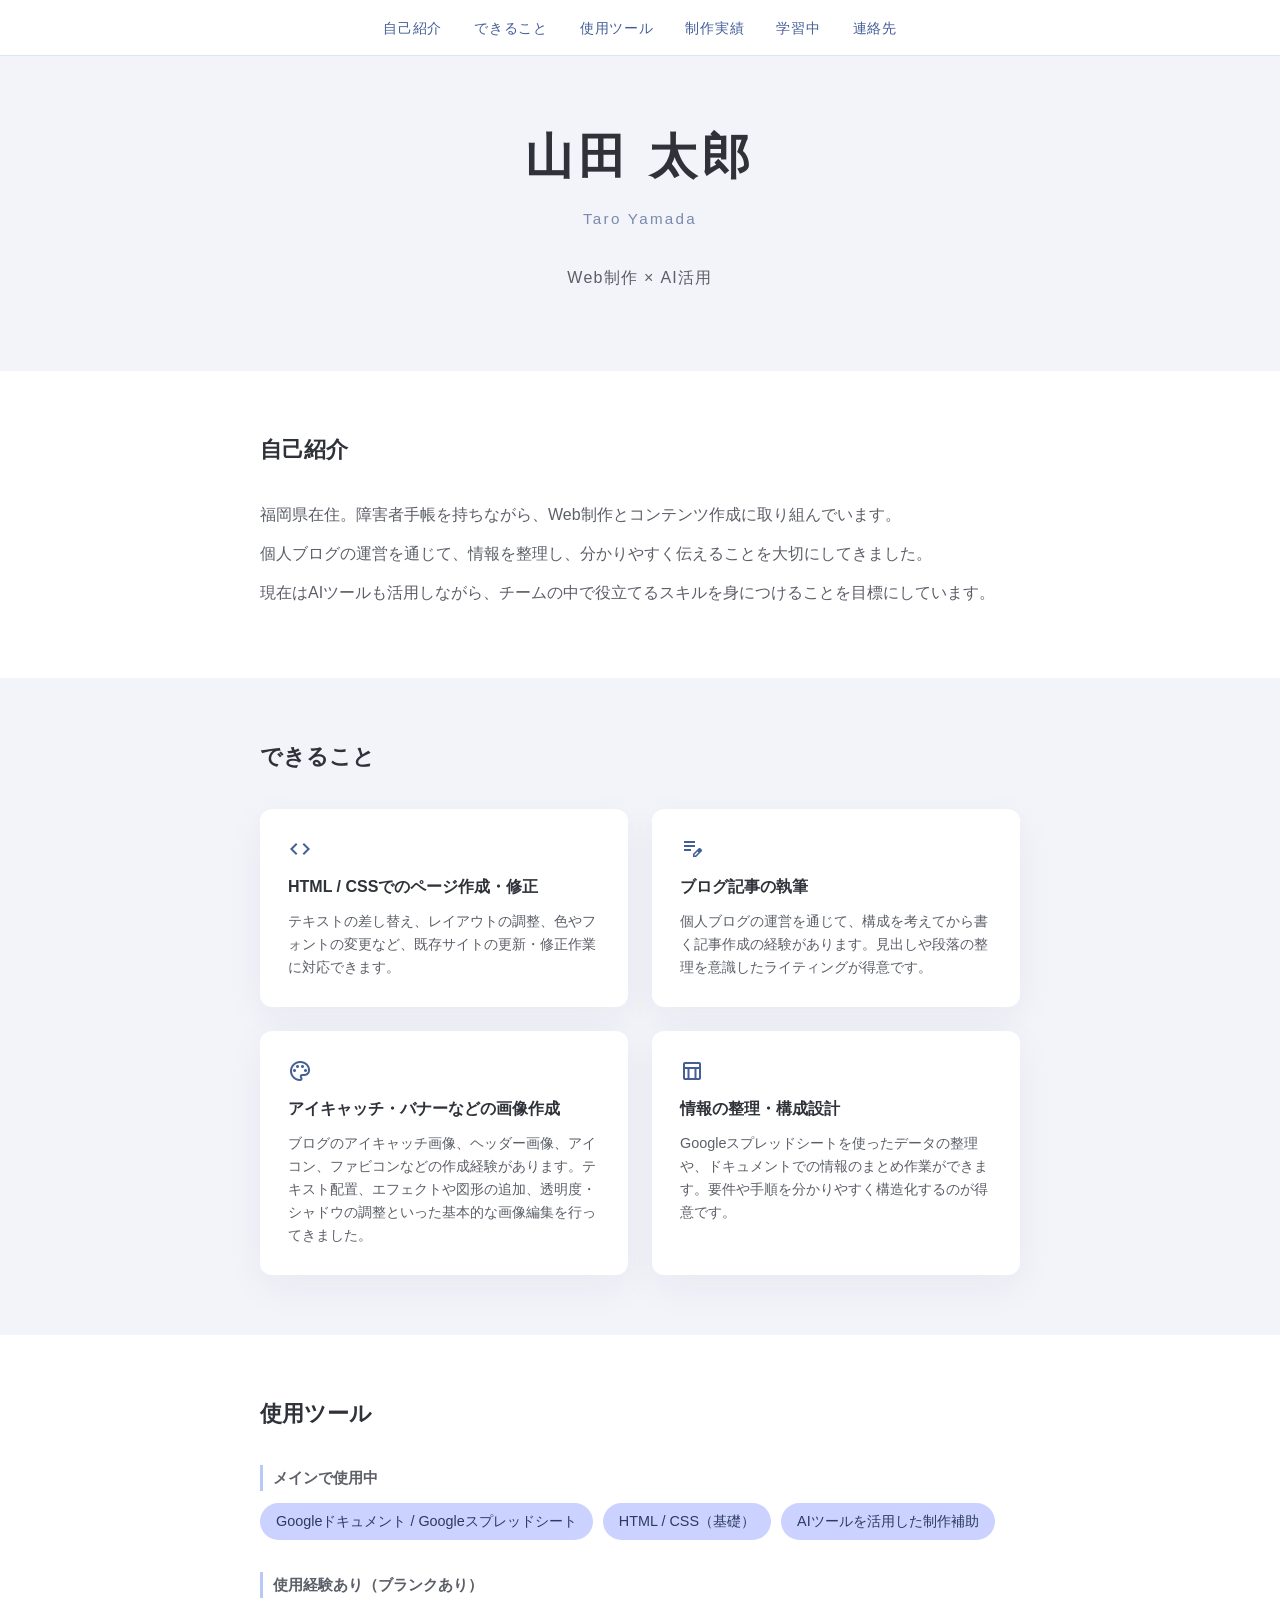
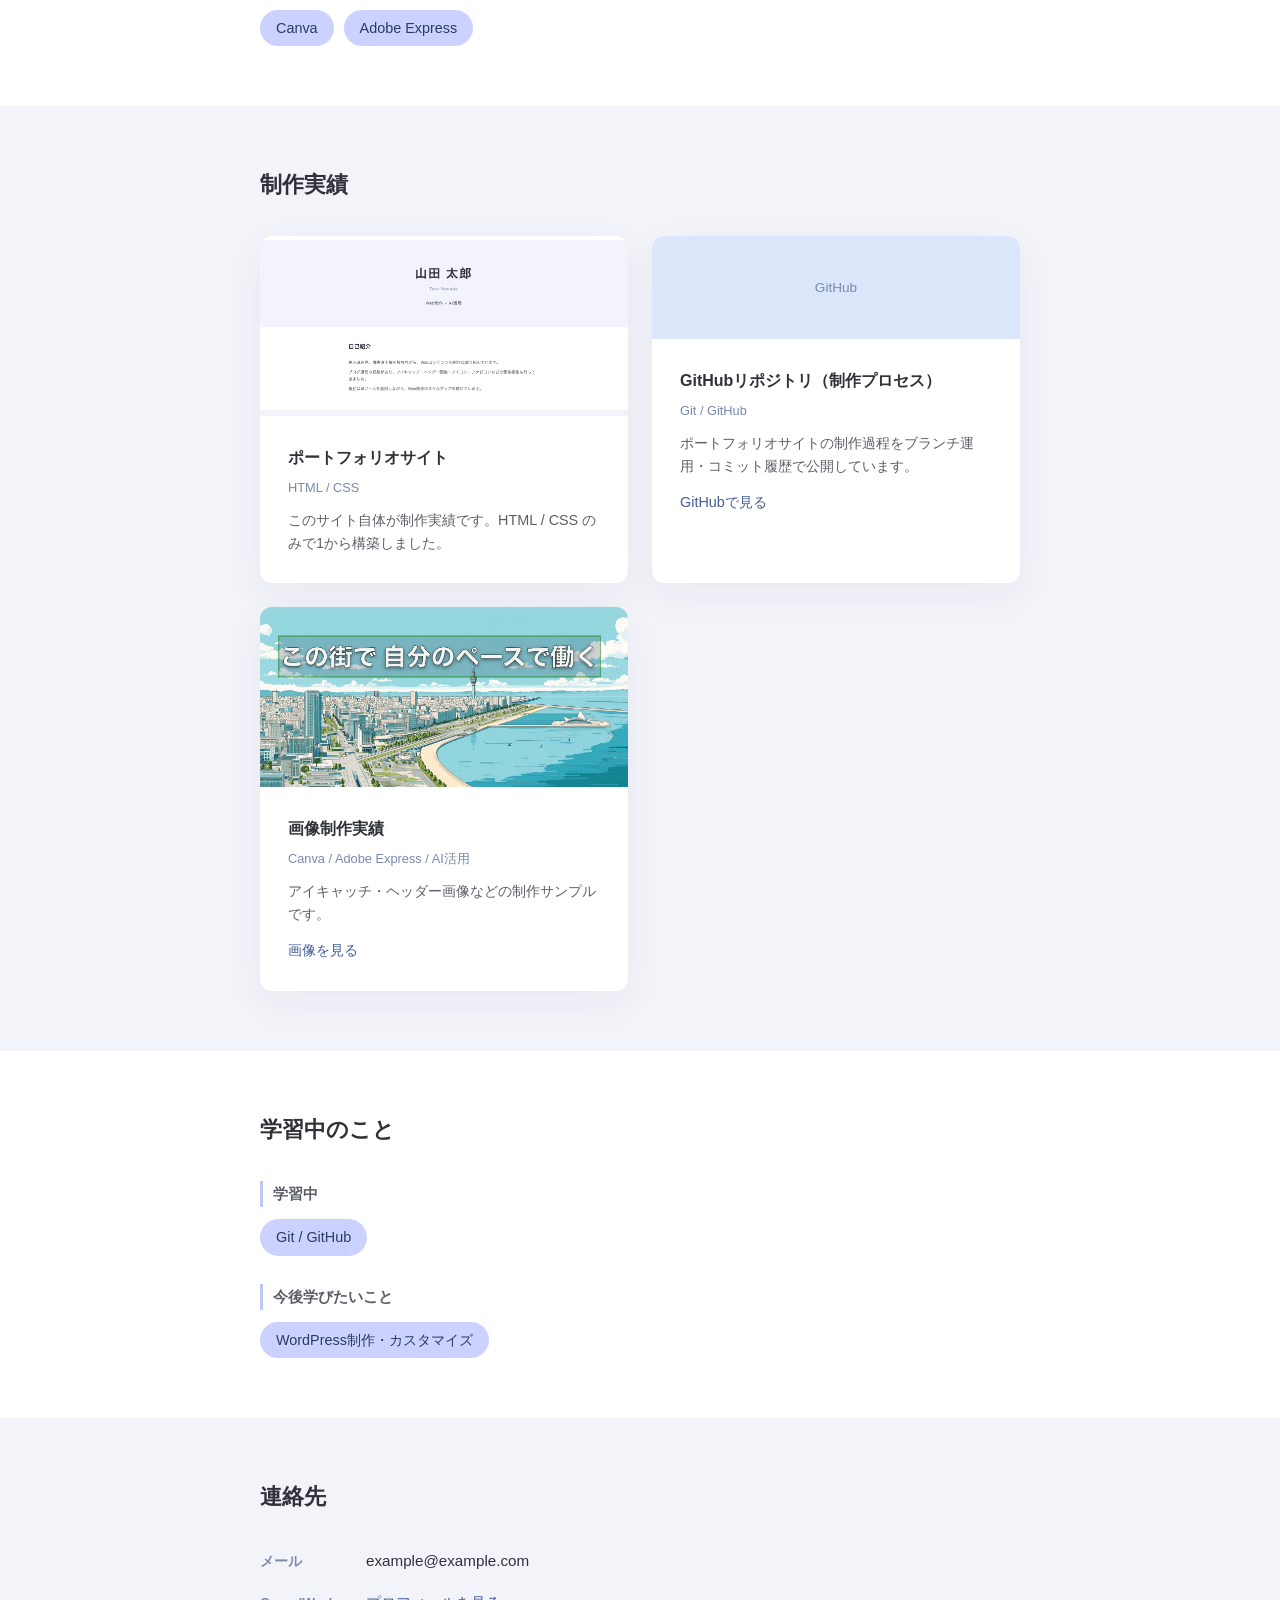
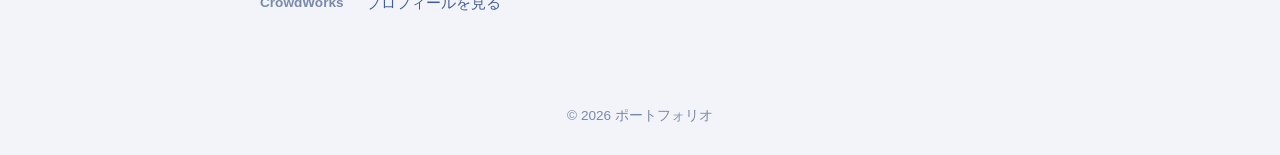
==== commit e3ce2f79: "Merge branch 'text-polish'" ====
--- a/index.html
+++ b/index.html
@@ -39,9 +39,9 @@
   <section id="about" class="about">
     <div class="section-inner">
       <h2 class="section-title">自己紹介</h2>
-      <p class="about__text">福岡県在住。障害者手帳を持ちながら、Webコンテンツの制作に取り組んでいます。</p>
-      <p class="about__text">ブログ運営の経験があり、アイキャッチ・ヘッダー画像・アイコン・ファビコンなどの画像編集も行ってきました。</p>
-      <p class="about__text">現在はAIツールを活用しながら、Web制作のスキルアップを続けています。</p>
+      <p class="about__text">福岡県在住。障害者手帳を持ちながら、Web制作とコンテンツ作成に取り組んでいます。</p>
+      <p class="about__text">個人ブログの運営を通じて、情報を整理し、分かりやすく伝えることを大切にしてきました。</p>
+      <p class="about__text">現在はAIツールも活用しながら、チームの中で役立てるスキルを身につけることを目標にしています。</p>
     </div>
   </section>
 
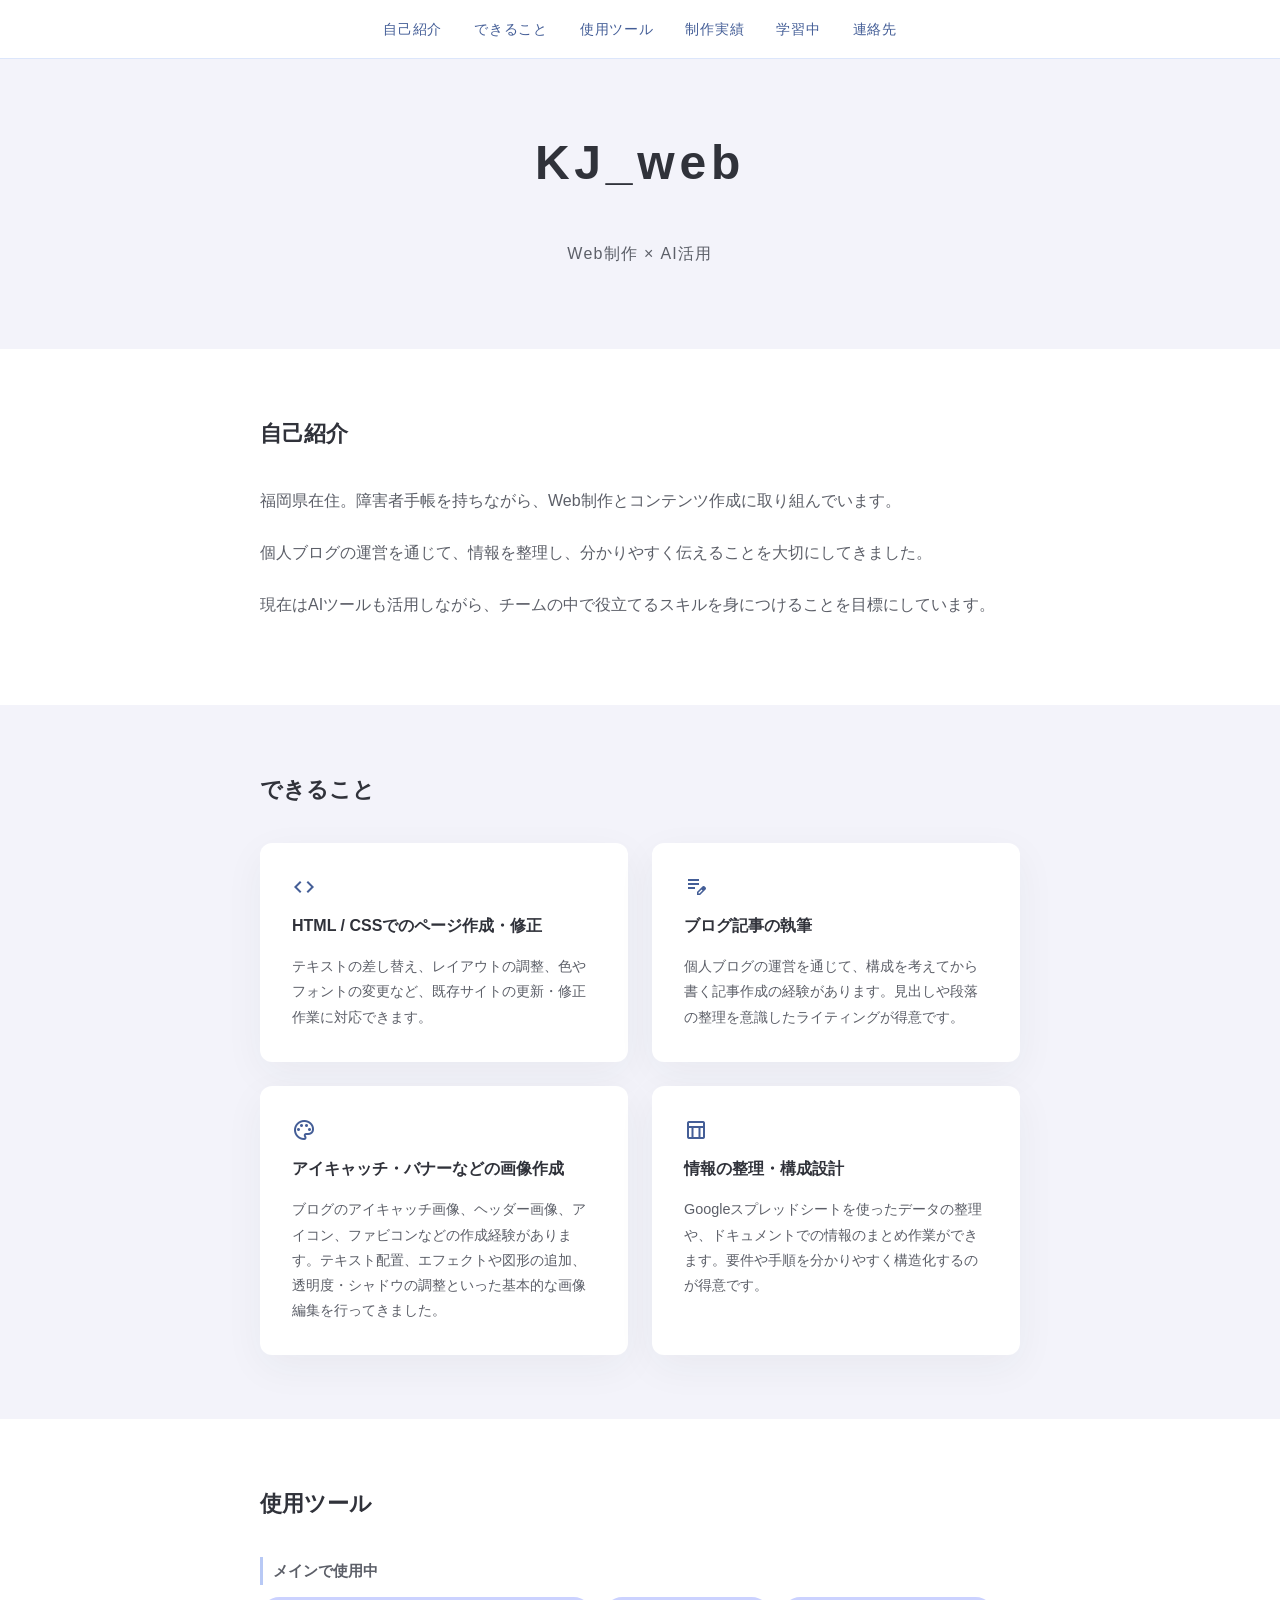
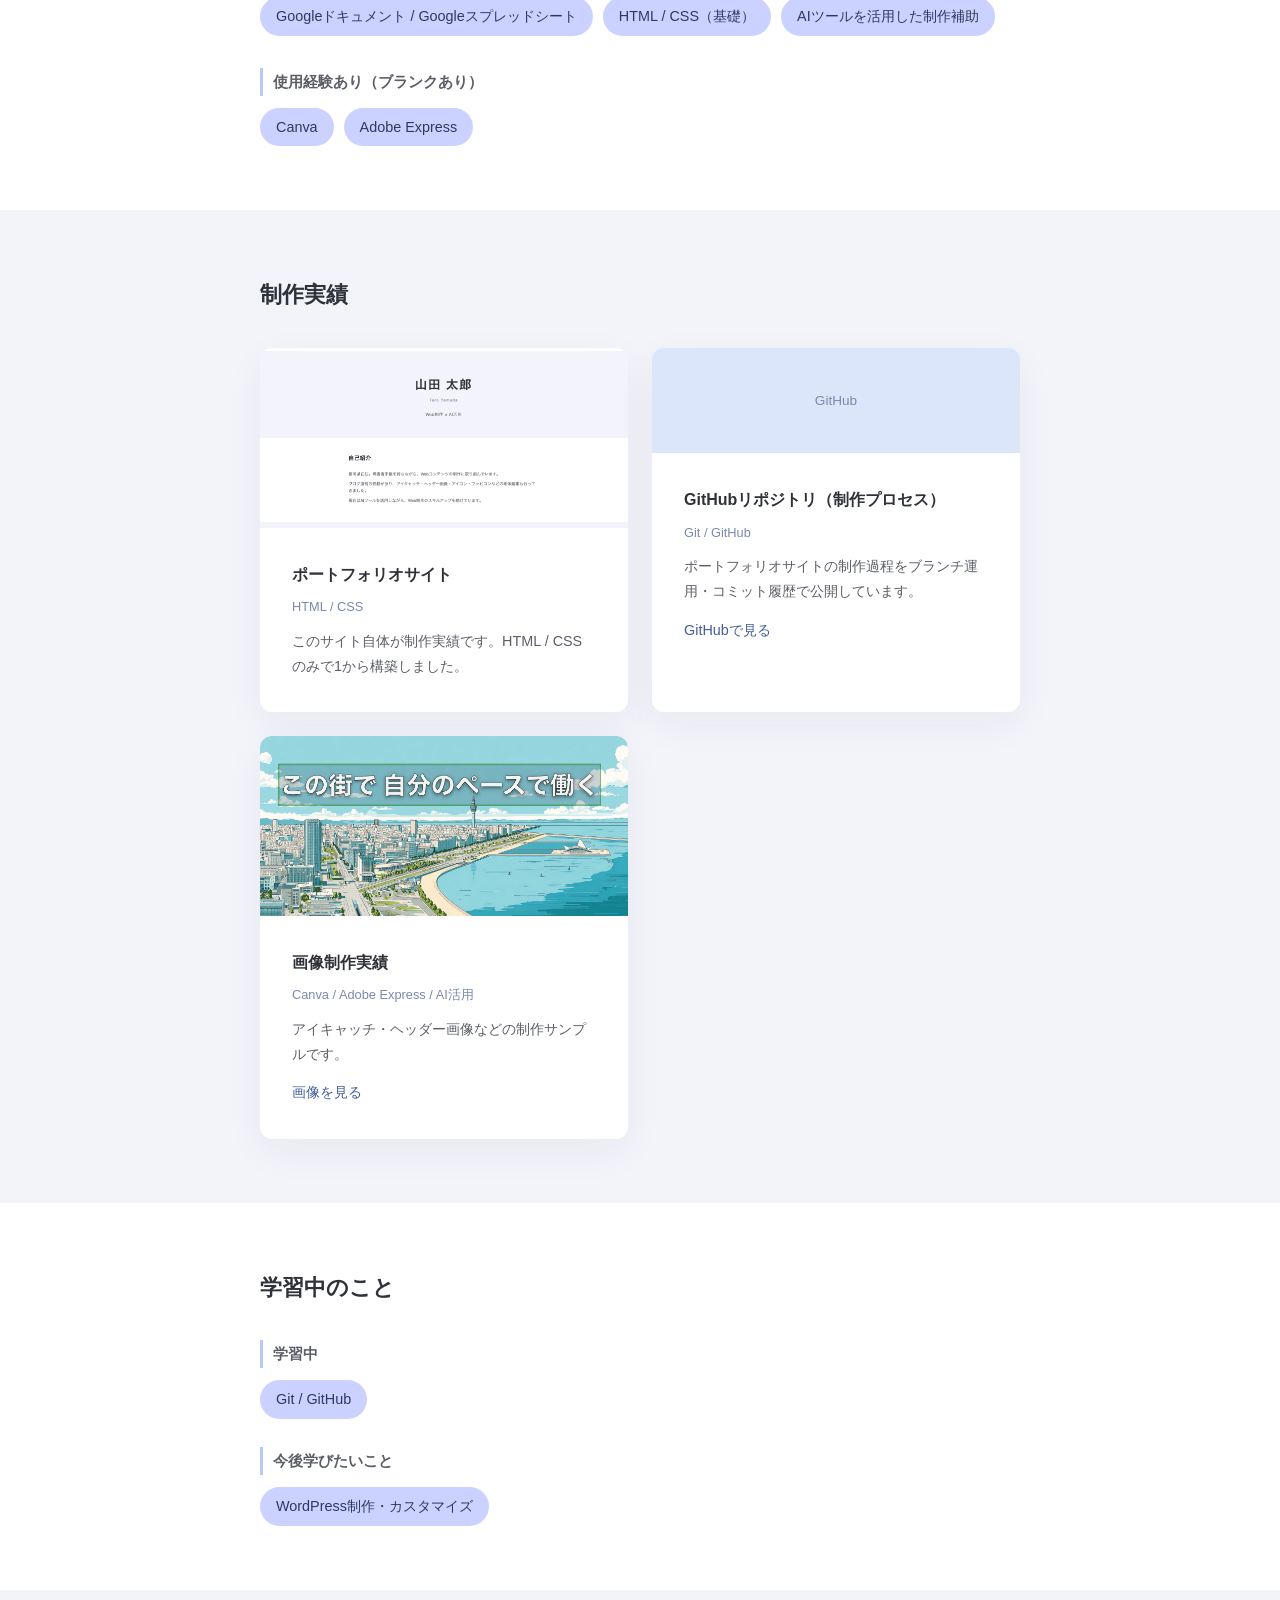
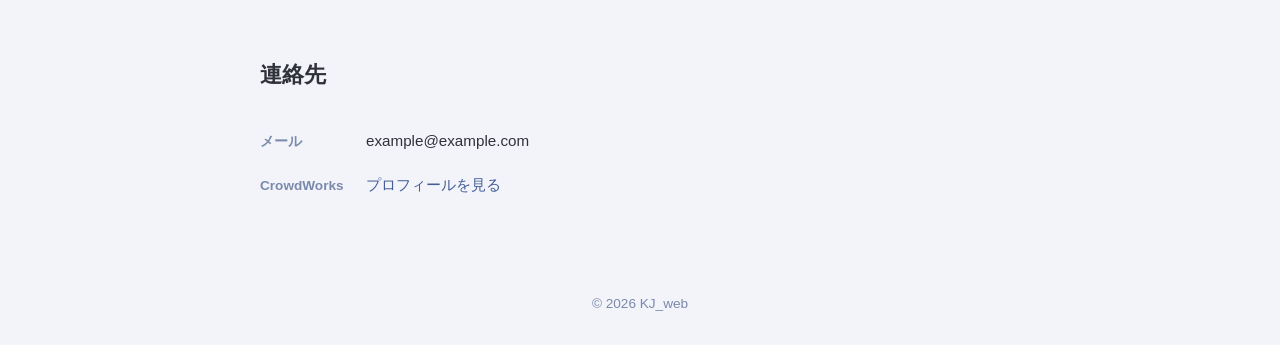
==== commit aeda82ac: "Merge branch 'final-publish'" ====
--- a/index.html
+++ b/index.html
@@ -27,9 +27,7 @@
     <!-- <p class="site-header__logo">屋号</p> -->
 
     <div class="site-header__name">
-      <!-- TODO: 本名に差し替える -->
-      <h1 class="site-header__name-ja">山田 太郎</h1>
-      <p class="site-header__name-en">Taro Yamada</p>
+      <h1 class="site-header__name-ja">KJ_web</h1>
     </div>
 
     <p class="site-header__tagline">Web制作 × AI活用</p>
@@ -170,10 +168,9 @@
           <span class="contact__label">メール</span>
           <span class="contact__value">example@example.com</span>
         </li>
-        <!-- TODO: CrowdWorksのURLに差し替える -->
         <li class="contact__item">
           <span class="contact__label">CrowdWorks</span>
-          <a class="contact__link" href="#" target="_blank">プロフィールを見る</a>
+          <a class="contact__link" href="https://crowdworks.jp/public/employees/6134952" target="_blank">プロフィールを見る</a>
         </li>
       </ul>
     </div>
@@ -181,7 +178,7 @@
 
   <!-- フッター -->
   <footer class="site-footer">
-    <p class="site-footer__copy">© 2026 ポートフォリオ</p>
+    <p class="site-footer__copy">© 2026 KJ_web</p>
   </footer>
 
 </body>
--- a/style.css
+++ b/style.css
@@ -10,7 +10,7 @@
   font-family: 'Helvetica Neue', Arial, 'Hiragino Kaku Gothic ProN', 'Hiragino Sans', Meiryo, sans-serif;
   background-color: #ffffff;
   color: #30323a;
-  line-height: 1.7;
+  line-height: 1.85;
 }
 
 /* ナビゲーション */
@@ -136,7 +136,7 @@
 .section-inner {
   max-width: 800px;
   margin: 0 auto;
-  padding: 60px 20px;
+  padding: 64px 20px;
 }
 
 .section-title {
@@ -149,7 +149,7 @@
 /* 自己紹介 */
 .about__text {
   color: #5c5f68;
-  margin-bottom: 12px;
+  margin-bottom: 22px;
 }
 
 /* できること */
@@ -162,7 +162,7 @@
 .skill-card {
   background-color: #ffffff;
   border-radius: 12px;
-  padding: 28px;
+  padding: 32px;
   box-shadow: 0 12px 40px rgba(48, 50, 58, 0.05);
 }
 
@@ -177,13 +177,13 @@
   font-size: 1rem;
   font-weight: 700;
   color: #30323a;
-  margin-bottom: 10px;
+  margin-bottom: 14px;
 }
 
 .skill-card__text {
   font-size: 0.9rem;
   color: #5c5f68;
-  line-height: 1.6;
+  line-height: 1.75;
 }
 
 /* 使用ツール */
@@ -249,7 +249,7 @@
 }
 
 .work-card__body {
-  padding: 28px;
+  padding: 32px;
 }
 
 .work-card__title {
@@ -268,7 +268,7 @@
 .work-card__desc {
   font-size: 0.9rem;
   color: #5c5f68;
-  line-height: 1.6;
+  line-height: 1.75;
 }
 
 .work-card__link {
